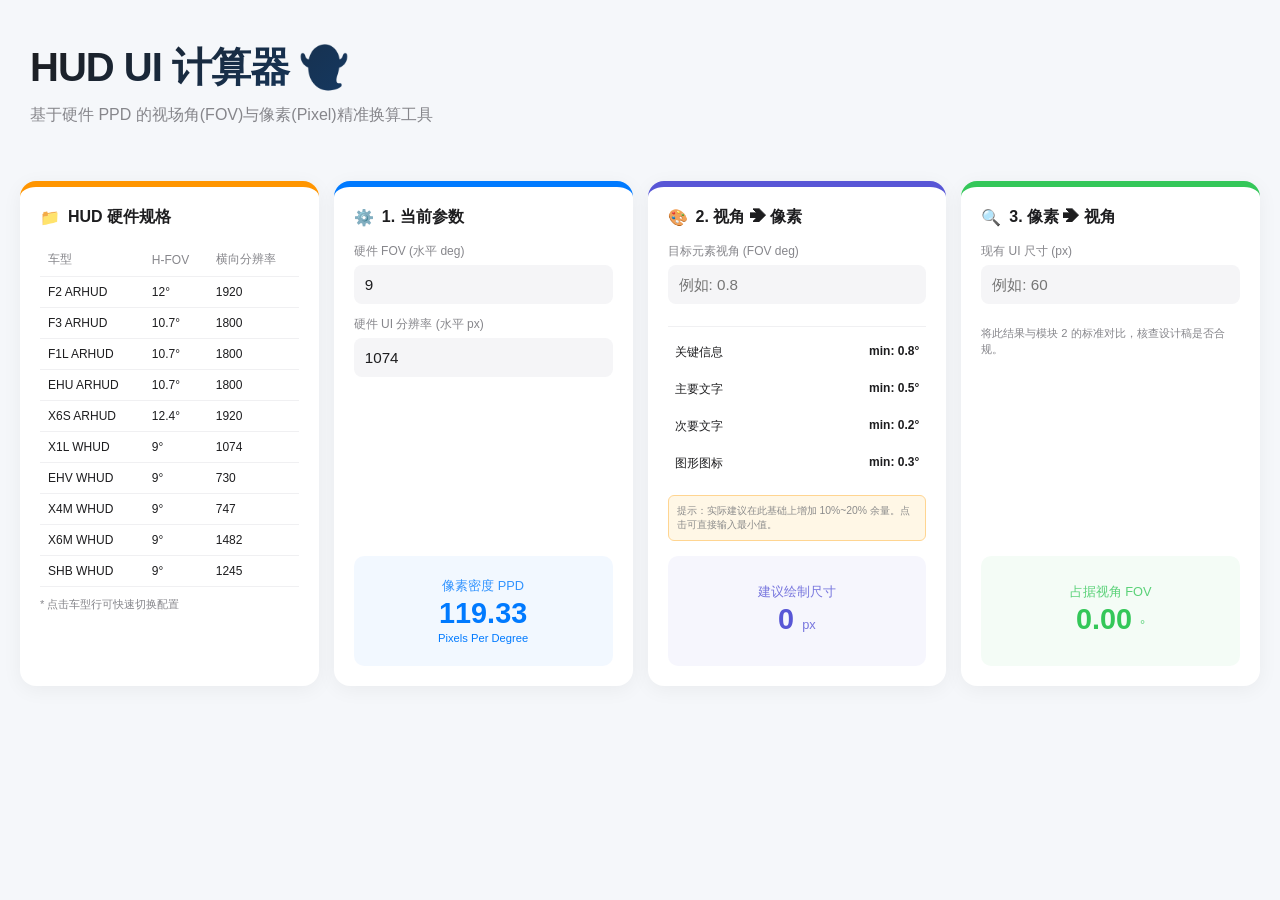
==== index.html @ 6923f9b9 "Update index.html" ====
<!DOCTYPE html>
<html lang="zh-CN">
<head>
    <meta charset="UTF-8">
    <meta name="viewport" content="width=device-width, initial-scale=1.0">
    <title>HUD UI 设计专家工具</title>
    <style>
        :root {
            --bg-color: #f5f7fa;
            --card-bg: #ffffff;
            --text-main: #1d1d1f;
            --text-dim: #86868b;
            --blue: #007AFF;
            --purple: #5856D6;
            --green: #34C759;
            --orange: #FF9500;
            --border-radius: 16px;
        }

        body { 
            font-family: -apple-system, "SF Pro Text", sans-serif; 
            background: var(--bg-color); color: var(--text-main);
            margin: 0; padding: 20px;
            display: flex; justify-content: center;
            -webkit-font-smoothing: antialiased;
        }

        .container { 
            width: 100%; max-width: 1400px; 
            display: grid; 
            grid-template-columns: repeat(4, 1fr); 
            gap: 15px; 
            align-items: stretch;
        }

        .card { 
            background: var(--card-bg); padding: 20px; 
            border-radius: var(--border-radius); 
            box-shadow: 0 4px 20px rgba(0,0,0,0.05);
            display: flex; 
            flex-direction: column;
            border-top: 6px solid #ccc;
        }

        .card-project { border-top-color: var(--orange); }
        .card-hw { border-top-color: var(--blue); }
        .card-forward { border-top-color: var(--purple); }
        .card-backward { border-top-color: var(--green); }

        h2 { margin: 0 0 15px 0; font-size: 1rem; font-weight: 600; display: flex; align-items: center; }
        .icon { margin-right: 8px; font-style: normal; }

        .content-area { flex-grow: 1; display: flex; flex-direction: column; }

        .group { margin-bottom: 12px; }
        label { display: block; font-size: 0.75rem; color: var(--text-dim); margin-bottom: 5px; font-weight: 500; }
        
        input { 
            width: 100%; padding: 10px; 
            background: #f5f5f7; border: 1px solid transparent; 
            border-radius: 8px; color: var(--text-main); font-size: 0.95rem; 
            box-sizing: border-box; transition: 0.2s;
        }
        input:focus { background: #fff; border-color: #ddd; outline: none; box-shadow: 0 0 0 3px rgba(0,0,0,0.05); }

        .result-panel { 
            margin-top: 15px; padding: 15px; border-radius: 10px; text-align: center;
            min-height: 80px; display: flex; flex-direction: column; justify-content: center;
        }
        .blue-bg { background: rgba(0, 122, 255, 0.05); color: var(--blue); }
        .purple-bg { background: rgba(88, 86, 214, 0.05); color: var(--purple); }
        .green-bg { background: rgba(52, 199, 89, 0.05); color: var(--green); }

        .val-large { font-size: 1.8rem; font-weight: 700; margin: 2px 0; font-variant-numeric: tabular-nums; }
        .unit { font-size: 0.8rem; font-weight: 400; opacity: 0.8; }

        .std-list { margin-top: 10px; font-size: 0.75rem; border-top: 1px solid #f0f0f2; padding-top: 10px; }
        .std-item { display: flex; justify-content: space-between; margin-bottom: 6px; cursor: pointer; padding: 6px; border-radius: 6px; border: 1px solid transparent; transition: 0.2s; }
        .std-item:hover { background: #f5f5f7; border-color: #eee; }
        
        /* 表格样式优化 */
        .project-table { width: 100%; border-collapse: collapse; font-size: 0.75rem; cursor: pointer; }
        .project-table tr:hover { background: #f0f7ff; }
        .project-table td, .project-table th { padding: 8px; border-bottom: 1px solid #f0f0f2; text-align: left; }
        .project-table th { color: var(--text-dim); font-weight: 500; }

        @media (max-width: 1200px) { .container { grid-template-columns: repeat(2, 1fr); } }
        @media (max-width: 600px) { .container { grid-template-columns: 1fr; } }

	.app-header {
    	grid-column: 1 / -1; /* 让标题横跨所有列 */
    	padding: 20px 10px 40px 10px;
   	text-align: left;
	}

	.app-header h1 {
    	margin: 0;
    	font-size: 2.5rem;
    	font-weight: 800;
   	letter-spacing: -1px;
    	background: linear-gradient(135deg, var(--text-main) 0%, var(--blue) 100%);
    	-webkit-background-clip: text;
    	-webkit-text-fill-color: transparent;
    	display: flex;
    	align-items: center;
	}

	.app-header p {
    	margin: 10px 0 0 0;
    	color: var(--text-dim);
    	font-size: 1rem;
    	font-weight: 400;
	}
    </style>
</head>
<body>

<div class="container">
	<header class="app-header">
        <h1>HUD UI 计算器 👻</h1>
        <p>基于硬件 PPD 的视场角(FOV)与像素(Pixel)精准换算工具</p>
    	</header>
    <div class="card card-project">
        <h2><i class="icon">📁</i> HUD 硬件规格</h2>
        <div class="content-area">
            <table class="project-table">
                <thead>
                    <tr><th>车型</th><th>H-FOV</th><th>横向分辨率</th></tr>
                </thead>
                <tbody id="projectList">
                    	<tr onclick="applyHw(12, 1920)"><td>F2 ARHUD</td><td>12°</td><td>1920</td></tr>
			<tr onclick="applyHw(10.7, 1800)"><td>F3 ARHUD</td><td>10.7°</td><td>1800</td></tr>
			<tr onclick="applyHw(10.7, 1800)"><td>F1L ARHUD</td><td>10.7°</td><td>1800</td></tr>
			<tr onclick="applyHw(10.7, 1800)"><td>EHU ARHUD</td><td>10.7°</td><td>1800</td></tr>
			<tr onclick="applyHw(12.4, 1920)"><td>X6S ARHUD</td><td>12.4°</td><td>1920</td></tr>
			<tr onclick="applyHw(9, 1074)"><td>X1L WHUD</td><td>9°</td><td>1074</td></tr>
			<tr onclick="applyHw(9, 730)"><td>EHV WHUD</td><td>9°</td><td>730</td></tr>
                    	<tr onclick="applyHw(9, 747)"><td>X4M WHUD</td><td>9°</td><td>747</td></tr>
                    	<tr onclick="applyHw(9, 1482)"><td>X6M WHUD</td><td>9°</td><td>1482</td></tr>
                    	<tr onclick="applyHw(9, 1245)"><td>SHB WHUD</td><td>9°</td><td>1245</td></tr>
                </tbody>
            </table>
            <p style="font-size: 0.7rem; color: var(--text-dim); margin-top: 10px;">* 点击车型行可快速切换配置</p>
        </div>
    </div>

    <div class="card card-hw">
        <h2><i class="icon">⚙️</i> 1. 当前参数</h2>
        <div class="content-area">
            <div class="group">
                <label>硬件 FOV (水平 deg)</label>
                <input type="number" id="hwFov" value="9" step="0.1" oninput="calculateAll()">
            </div>
            <div class="group">
                <label>硬件 UI 分辨率 (水平 px)</label>
                <input type="number" id="hwRes" value="1074" oninput="calculateAll()">
            </div>
        </div>
        <div class="result-panel blue-bg">
            <div style="font-size: 0.8rem; opacity: 0.8;">像素密度 PPD</div>
            <div id="ppdOut" class="val-large">119.33</div>
            <div style="font-size: 0.7rem;">Pixels Per Degree</div>
        </div>
    </div>

    <div class="card card-forward">
        <h2><i class="icon">🎨</i> 2. 视角 ➔ 像素</h2>
        <div class="content-area">
            <div class="group">
                <label>目标元素视角 (FOV deg)</label>
                <input type="number" id="targetFov" placeholder="例如: 0.8" step="0.01" oninput="calculateAll()">
            </div>
            <div class="std-list">
                <div class="std-item" onclick="applyFov(0.8)">关键信息 <b>min: 0.8°</b></div>
                <div class="std-item" onclick="applyFov(0.5)">主要文字 <b>min: 0.5°</b></div>
		<div class="std-item" onclick="applyFov(0.2)">次要文字 <b>min: 0.2°</b></div>	
                <div class="std-item" onclick="applyFov(0.3)">图形图标 <b>min: 0.3°</b></div>
            </div>
            <div style="margin-top: 10px; padding: 8px; background: #fff7e6; border-radius: 6px; border: 1px solid #ffd591; font-size: 0.65rem; color: #8c8c8c;">
                提示：实际建议在此基础上增加 10%~20% 余量。点击可直接输入最小值。
            </div>
        </div>
        <div class="result-panel purple-bg">
            <div style="font-size: 0.8rem; opacity: 0.8;">建议绘制尺寸</div>
            <div id="pxOut" class="val-large">0 <span class="unit">px</span></div>
        </div>
    </div>

    <div class="card card-backward">
        <h2><i class="icon">🔍</i> 3. 像素 ➔ 视角</h2>
        <div class="content-area">
            <div class="group">
                <label>现有 UI 尺寸 (px)</label>
                <input type="number" id="inputPx" placeholder="例如: 60" oninput="calculateAll()">
            </div>
            <div style="margin-top: 10px; font-size: 0.7rem; color: var(--text-dim); line-height: 1.4;">
                将此结果与模块 2 的标准对比，核查设计稿是否合规。
            </div>
        </div>
        <div class="result-panel green-bg">
            <div style="font-size: 0.8rem; opacity: 0.8;">占据视角 FOV</div>
            <div id="fovOut" class="val-large">0.00 <span class="unit">°</span></div>
        </div>
    </div>
</div>

<script>
    // 基于你上传的 Excel 数据填充表格 (你可以根据实际情况微调这些值)
    const projects = [
        { name: "F2 ARHUD", fov: 12, res: 1920 },
	{ name: "F3 ARHUD", fov: 10.7, res: 1800 },
	{ name: "F1L ARHUD", fov: 10.7, res: 1800 },
	{ name: "EHU ARHUD", fov: 10.7, res: 1800 },	
	{ name: "X6S ARHUD", fov: 12.4, res: 1920 },
        { name: "X1L WHUD", fov: 9, res: 1074 },
        { name: "EHV WHUD", fov: 9, res: 730 },
	{ name: "X4M WHUD", fov: 9, res: 747 },
	{ name: "X6M WHUD", fov: 9, res: 1482 },
	{ name: "SHB WHUD", fov: 9, res: 1245 },
    ];

    function renderProjects() {
        const html = projects.map(p => `
            <tr onclick="applyHw(${p.fov}, ${p.res})">
                <td>${p.name}</td>
                <td>${p.fov}°</td>
                <td>${p.res}</td>
            </tr>
        `).join('');
        document.getElementById('projectList').innerHTML = html;
    }

    function calculateAll() {
        const hwFov = parseFloat(document.getElementById('hwFov').value) || 0;
        const hwRes = parseFloat(document.getElementById('hwRes').value) || 0;
        const targetFov = parseFloat(document.getElementById('targetFov').value) || 0;
        const inputPx = parseFloat(document.getElementById('inputPx').value) || 0;

        if (hwFov > 0 && hwRes > 0) {
            const ppd = hwRes / hwFov;
            document.getElementById('ppdOut').innerText = ppd.toFixed(2);
            const pxRes = Math.round(targetFov * ppd);
            document.getElementById('pxOut').innerHTML = pxRes + ' <span class="unit">px</span>';
            const fovRes = inputPx / ppd;
            document.getElementById('fovOut').innerHTML = fovRes.toFixed(2) + ' <span class="unit">°</span>';
        }
    }

    function applyHw(fov, res) {
        document.getElementById('hwFov').value = fov;
        document.getElementById('hwRes').value = res;
        calculateAll();
    }

    function applyFov(val) {
        document.getElementById('targetFov').value = val;
        calculateAll();
    }

    // 初始化
    renderProjects();
    calculateAll();
</script>

</body>
</html>
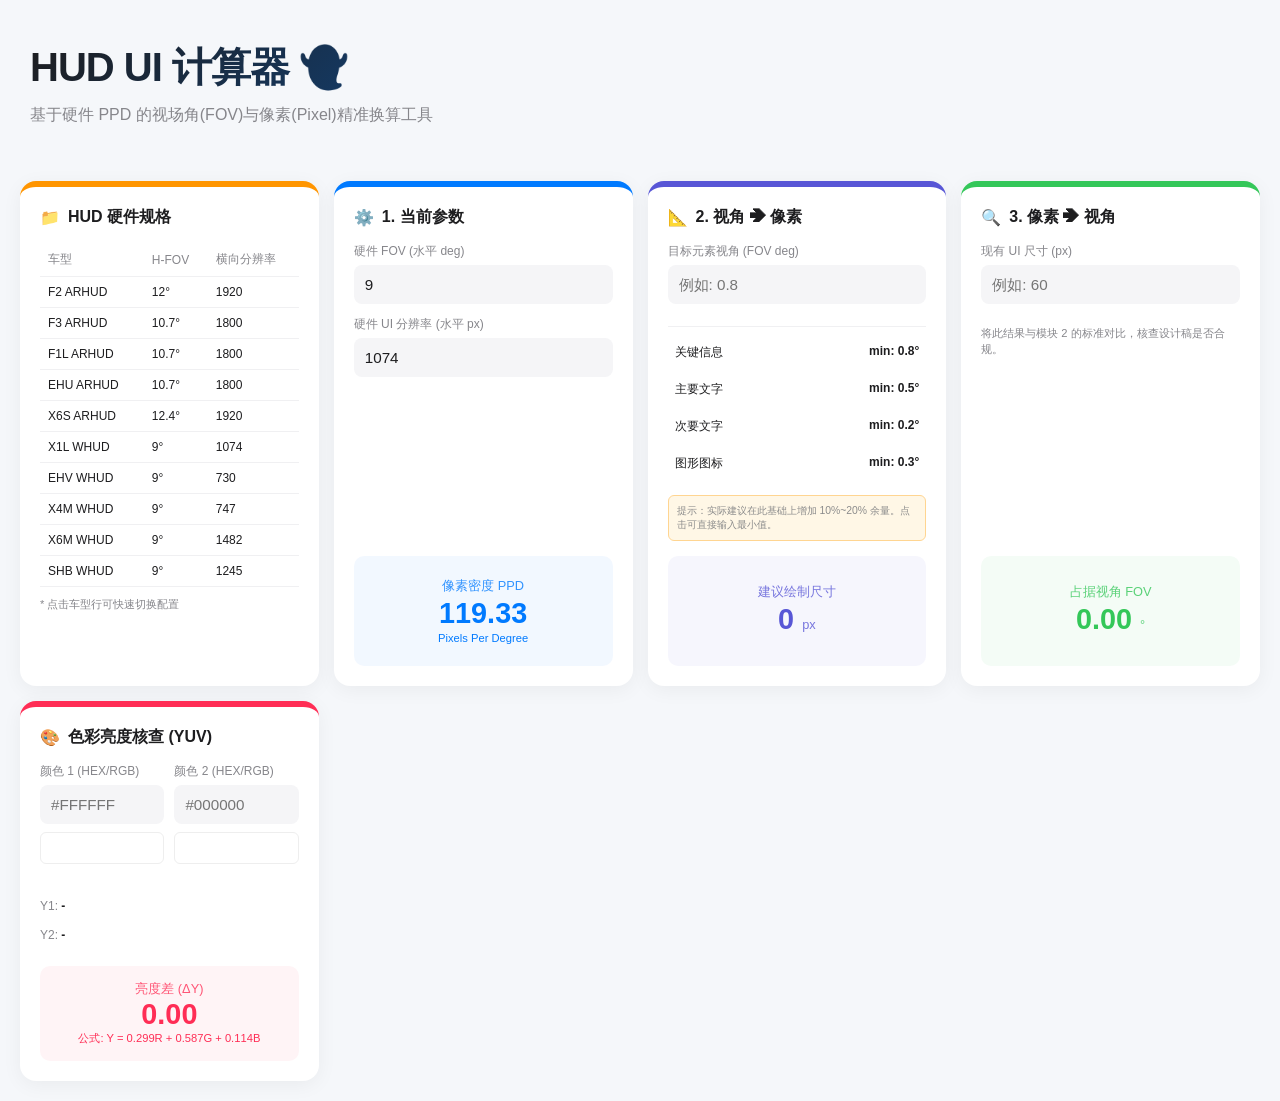
==== commit 83c60d04: "Update index.html" ====
--- a/index.html
+++ b/index.html
@@ -111,6 +111,14 @@
     	font-size: 1rem;
     	font-weight: 400;
 	}
+
+	/* 新增色彩换算模块的主色调 */
+	.card-color { border-top-color: #FF2D55; } /* 使用系统红色/粉色区分 */
+	.color-input-group { display: grid; grid-template-columns: 1fr 1fr; gap: 10px; margin-bottom: 10px; }
+	.color-preview { height: 30px; border-radius: 6px; margin-top: 8px; border: 1px solid #eee; }
+	.y-result-box { background: rgba(255, 45, 85, 0.05); color: #FF2D55; padding: 15px; border-radius: 10px; margin-top: 10px; text-align: center; }
+	.diff-val { font-size: 1.8rem; font-weight: 800; }
+
     </style>
 </head>
 <body>
@@ -164,7 +172,7 @@
     </div>
 
     <div class="card card-forward">
-        <h2><i class="icon">🎨</i> 2. 视角 ➔ 像素</h2>
+        <h2><i class="icon">📐</i> 2. 视角 ➔ 像素</h2>
         <div class="content-area">
             <div class="group">
                 <label>目标元素视角 (FOV deg)</label>
@@ -202,6 +210,34 @@
             <div id="fovOut" class="val-large">0.00 <span class="unit">°</span></div>
         </div>
     </div>
+
+    <div class="card card-color">
+    	<h2><i class="icon">🎨</i> 色彩亮度核查 (YUV)</h2>
+    	<div class="content-area">
+        	<div class="color-input-group">
+            		<div class="group">
+                		<label>颜色 1 (HEX/RGB)</label>
+                		<input type="text" id="color1" placeholder="#FFFFFF" oninput="calculateColor()">
+                		<div id="preview1" class="color-preview"></div>
+            		</div>
+            		<div class="group">
+                		<label>颜色 2 (HEX/RGB)</label>
+                		<input type="text" id="color2" placeholder="#000000" oninput="calculateColor()">
+                		<div id="preview2" class="color-preview"></div>
+            		</div>
+        	</div>
+        	<div style="font-size: 0.75rem; color: var(--text-dim); line-height: 1.4;">
+            		<p>Y1: <span id="y1-val" style="color:var(--text-main); font-weight:bold;">-</span></p>
+            		<p>Y2: <span id="y2-val" style="color:var(--text-main); font-weight:bold;">-</span></p>
+        	</div>
+    	</div>
+    	<div class="y-result-box">
+        	<div style="font-size: 0.8rem; opacity: 0.8;">亮度差 (ΔY)</div>
+        	<div id="y-diff" class="diff-val">0.00</div>
+        	<div style="font-size: 0.7rem;">公式: Y = 0.299R + 0.587G + 0.114B</div>
+   	</div>
+     </div>
+
 </div>
 
 <script>
@@ -260,6 +296,58 @@
     // 初始化
     renderProjects();
     calculateAll();
+
+    // 解析颜色输入为 RGB 数组
+    function parseColor(input) {
+    	let r, g, b;
+    	input = input.trim();
+    
+    	// 处理 HEX
+    	if (input.startsWith('#')) {
+        	const hex = input.replace('#', '');
+        	r = parseInt(hex.substring(0, 2), 16);
+        	g = parseInt(hex.substring(2, 4), 16);
+        	b = parseInt(hex.substring(4, 6), 16);
+    	} 
+    	// 处理 RGB(a)
+    	else if (input.toLowerCase().startsWith('rgb')) {
+        	const match = input.match(/\d+/g);
+        	if (match) {
+            		[r, g, b] = match.map(Number);
+        	}
+    	}
+    
+    	if (isNaN(r) || isNaN(g) || isNaN(b)) return null;
+    		return { r, g, b };
+     }
+
+     function calculateColor() {
+    	const c1Input = document.getElementById('color1').value;
+    	const c2Input = document.getElementById('color2').value;
+    
+    	const c1 = parseColor(c1Input);
+    	const c2 = parseColor(c2Input);
+    
+    	let y1 = 0, y2 = 0;
+
+    	if (c1) {
+        	y1 = 0.299 * c1.r + 0.587 * c1.g + 0.114 * c1.b;
+        	document.getElementById('y1-val').innerText = y1.toFixed(2);
+        	document.getElementById('preview1').style.backgroundColor = `rgb(${c1.r},${c1.g},${c1.b})`;
+    	}
+    
+    	if (c2) {
+        	y2 = 0.299 * c2.r + 0.587 * c2.g + 0.114 * c2.b;
+        	document.getElementById('y2-val').innerText = y2.toFixed(2);
+        	document.getElementById('preview2').style.backgroundColor = `rgb(${c2.r},${c2.g},${c2.b})`;
+    	}
+    
+    	if (c1 && c2) {
+        	const diff = Math.abs(y1 - y2);
+        	document.getElementById('y-diff').innerText = diff.toFixed(2);
+    	}
+     }
+
 </script>
 
 </body>
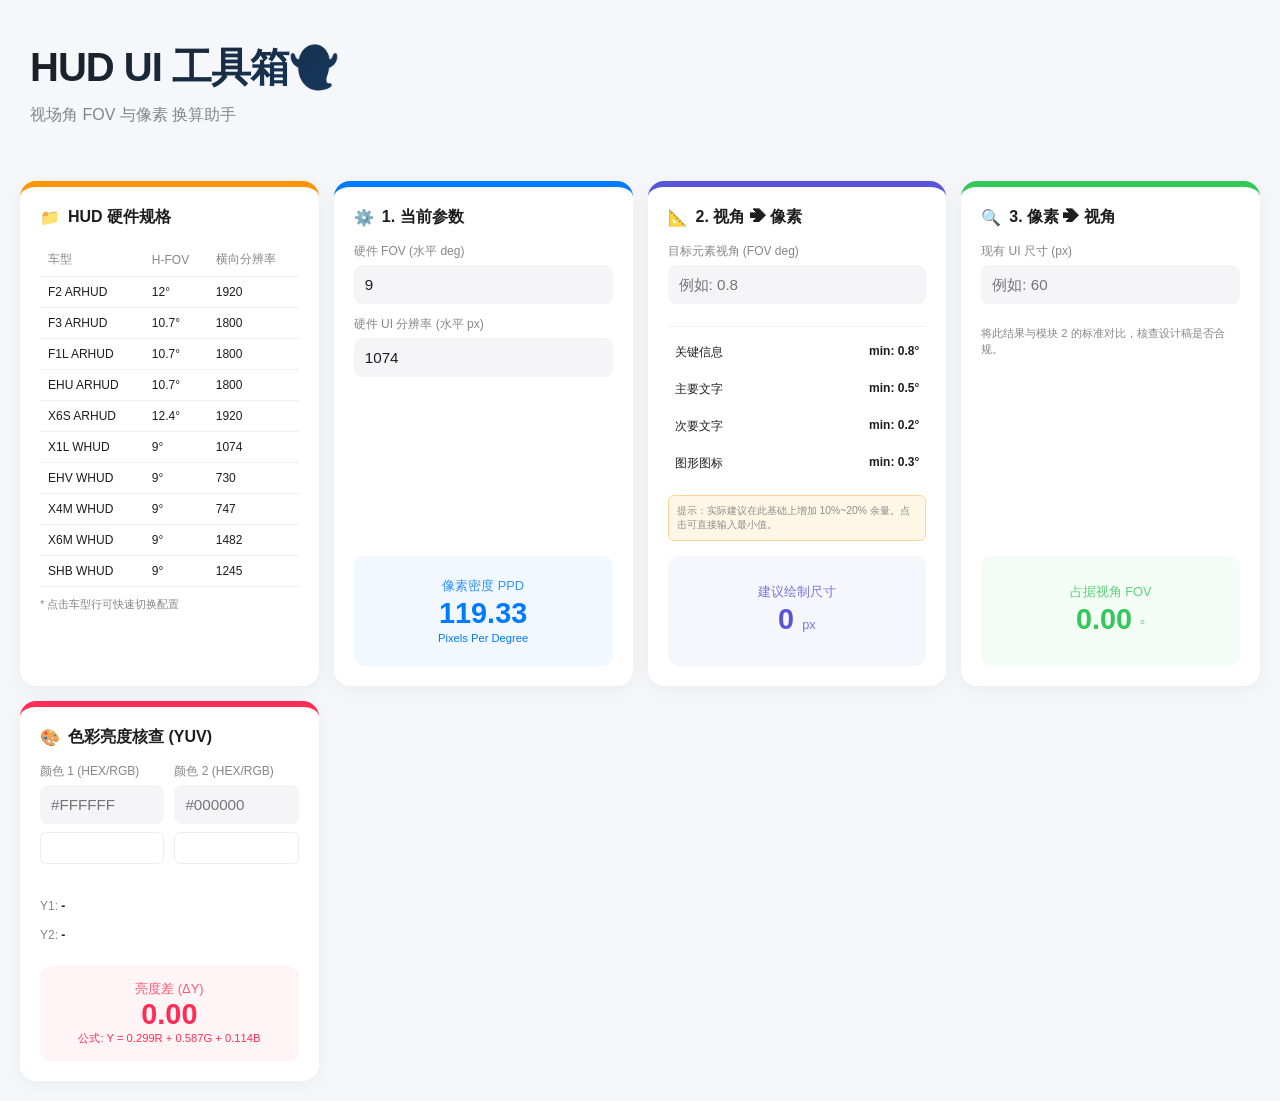
==== commit 4e951c02: "Update index.html 加点小彩蛋" ====
--- a/index.html
+++ b/index.html
@@ -119,15 +119,31 @@
 	.y-result-box { background: rgba(255, 45, 85, 0.05); color: #FF2D55; padding: 15px; border-radius: 10px; margin-top: 10px; text-align: center; }
 	.diff-val { font-size: 1.8rem; font-weight: 800; }
 
+	@keyframes ghost-float {
+	    0% {
+	        transform: translate(-50%, -50%) scale(0.3);
+	        opacity: 0;
+	    }
+	    20% {
+	        opacity: 1;
+	        transform: translate(-50%, -50%) scale(1.2);
+	    }
+	    100% {
+	        /* 使用我们定义的随机变量 --x 和 --y */
+	        transform: translate(calc(-50% + var(--x)), calc(-50% + var(--y))) scale(1.5);
+	        opacity: 0;
+	    }
+	}
+		
     </style>
 </head>
 <body>
 
 <div class="container">
 	<header class="app-header">
-        <h1>HUD UI 计算器 👻</h1>
-        <p>基于硬件 PPD 的视场角(FOV)与像素(Pixel)精准换算工具</p>
-    	</header>
+    	<h1>HUD UI 工具箱 <span id="ghost-trigger" style="cursor: pointer; user-select: none;">👻</span></h1>
+    	<p>视场角 FOV 与像素 换算助手</p>
+	</header>
     <div class="card card-project">
         <h2><i class="icon">📁</i> HUD 硬件规格</h2>
         <div class="content-area">
@@ -347,6 +363,37 @@
         	document.getElementById('y-diff').innerText = diff.toFixed(2);
     	}
      }
+	document.getElementById('ghost-trigger').addEventListener('click', function(e) {
+    // 获取 🎯 图标在屏幕上的位置
+    const rect = this.getBoundingClientRect();
+    const centerX = rect.left + rect.width / 2;
+    const centerY = rect.top + rect.height / 2;
+
+    const count = 6; // 每次喷射的数量
+    
+    for (let i = 0; i < count; i++) {
+        const ghost = document.createElement('div');
+        ghost.className = 'ghost-emoji';
+        ghost.innerText = '👻';
+        
+        // 设置初始位置为图标中心
+        ghost.style.left = centerX + 'px';
+        ghost.style.top = centerY + 'px';
+        
+        // 随机左右偏移和向上的高度
+        const randomX = (Math.random() - 0.5) * 150 + 'px';
+        const randomY = - (100 + Math.random() * 100) + 'px'; // 向上飘 100-200px
+        
+        ghost.style.setProperty('--x', randomX);
+        ghost.style.setProperty('--y', randomY);
+        
+        document.body.appendChild(ghost);
+        
+        setTimeout(() => {
+            ghost.remove();
+        }, 1500);
+	}
+});
 
 </script>
 
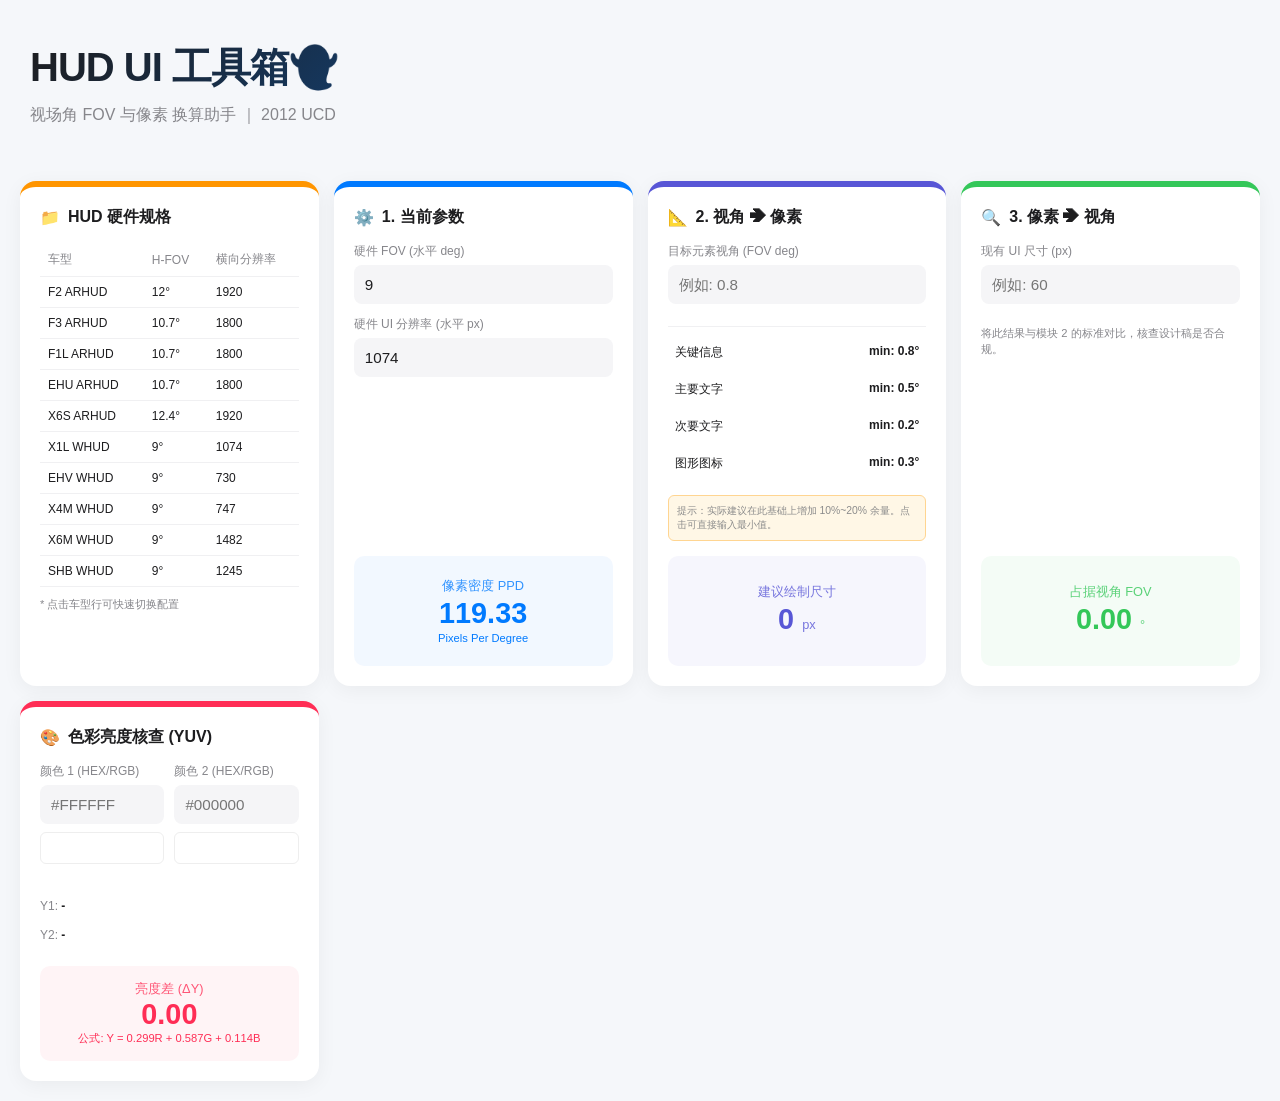
==== commit d9fff28b: "Update index.html 改名字" ====
--- a/index.html
+++ b/index.html
@@ -3,7 +3,7 @@
 <head>
     <meta charset="UTF-8">
     <meta name="viewport" content="width=device-width, initial-scale=1.0">
-    <title>HUD UI 设计专家工具</title>
+    <title>HUD UI Toolbox</title>
     <style>
         :root {
             --bg-color: #f5f7fa;
@@ -119,18 +119,31 @@
 	.y-result-box { background: rgba(255, 45, 85, 0.05); color: #FF2D55; padding: 15px; border-radius: 10px; margin-top: 10px; text-align: center; }
 	.diff-val { font-size: 1.8rem; font-weight: 800; }
 
-	@keyframes ghost-float {
+	.ghost-emoji {
+    position: fixed;
+    pointer-events: none;
+    font-size: 28px;
+    z-index: 9999;
+    user-select: none;
+    /* 初始状态：居中且缩小 */
+    transform: translate(-50%, -50%) scale(0);
+	}
+
+	@keyframes ghost-insta-up {
 	    0% {
-	        transform: translate(-50%, -50%) scale(0.3);
+	        transform: translate(-50%, -50%) scale(0);
 	        opacity: 0;
 	    }
-	    20% {
+	    15% {
+	        transform: translate(-50%, -80%) scale(1.4); /* 快速弹出并放大 */
 	        opacity: 1;
-	        transform: translate(-50%, -50%) scale(1.2);
+	    }
+	    30% {
+	        transform: translate(-50%, -100%) scale(1); /* 回缩到正常大小 */
 	    }
 	    100% {
-	        /* 使用我们定义的随机变量 --x 和 --y */
-	        transform: translate(calc(-50% + var(--x)), calc(-50% + var(--y))) scale(1.5);
+	        /* var(--x-out) 是随机左右偏移, var(--y-out) 是向上飘的高度 */
+	        transform: translate(calc(-50% + var(--x-out)), var(--y-out)) scale(1.2);
 	        opacity: 0;
 	    }
 	}
@@ -141,8 +154,8 @@
 
 <div class="container">
 	<header class="app-header">
-    	<h1>HUD UI 工具箱 <span id="ghost-trigger" style="cursor: pointer; user-select: none;">👻</span></h1>
-    	<p>视场角 FOV 与像素 换算助手</p>
+    	<h1>HUD UI 工具箱 <span id="ghost-trigger" style="cursor: pointer; user-select: none;"> 👻 </span></h1>
+    	<p>视场角 FOV 与像素 换算助手 ｜ 2012 UCD</p>
 	</header>
     <div class="card card-project">
         <h2><i class="icon">📁</i> HUD 硬件规格</h2>
@@ -363,36 +376,37 @@
         	document.getElementById('y-diff').innerText = diff.toFixed(2);
     	}
      }
-	document.getElementById('ghost-trigger').addEventListener('click', function(e) {
-    // 获取 🎯 图标在屏幕上的位置
-    const rect = this.getBoundingClientRect();
-    const centerX = rect.left + rect.width / 2;
-    const centerY = rect.top + rect.height / 2;
-
-    const count = 6; // 每次喷射的数量
+	document.addEventListener('click', function(e) {
+    // 如果你只想在点击标题 🎯 时触发，可以加这个判断：
+    if (e.target.id !== 'ghost-trigger') return;
+
+    const count = 3; // 每次点击飞出 3 个，更有层次感
     
     for (let i = 0; i < count; i++) {
         const ghost = document.createElement('div');
         ghost.className = 'ghost-emoji';
         ghost.innerText = '👻';
         
-        // 设置初始位置为图标中心
-        ghost.style.left = centerX + 'px';
-        ghost.style.top = centerY + 'px';
-        
-        // 随机左右偏移和向上的高度
-        const randomX = (Math.random() - 0.5) * 150 + 'px';
-        const randomY = - (100 + Math.random() * 100) + 'px'; // 向上飘 100-200px
-        
-        ghost.style.setProperty('--x', randomX);
-        ghost.style.setProperty('--y', randomY);
+        // 1. 设置点击的具体坐标
+        ghost.style.left = e.clientX + 'px';
+        ghost.style.top = e.clientY + 'px';
+        
+        // 2. 随机化路径参数
+        const randomX = (Math.random() - 0.5) * 100 + 'px'; // 左右偏移 -50px 到 50px
+        const randomY = (e.clientY - 150 - Math.random() * 100) + 'px'; // 向上飘 150-250px
+        const randomDelay = Math.random() * 0.1 + 's';
+        
+        ghost.style.setProperty('--x-out', randomX);
+        ghost.style.setProperty('--y-out', randomY);
+        
+        // 3. 应用动画
+        ghost.style.animation = `ghost-insta-up 0.8s ease-out ${randomDelay} forwards`;
         
         document.body.appendChild(ghost);
         
-        setTimeout(() => {
-            ghost.remove();
-        }, 1500);
-	}
+        // 4. 清理元素
+        setTimeout(() => ghost.remove(), 1000);
+    }
 });
 
 </script>
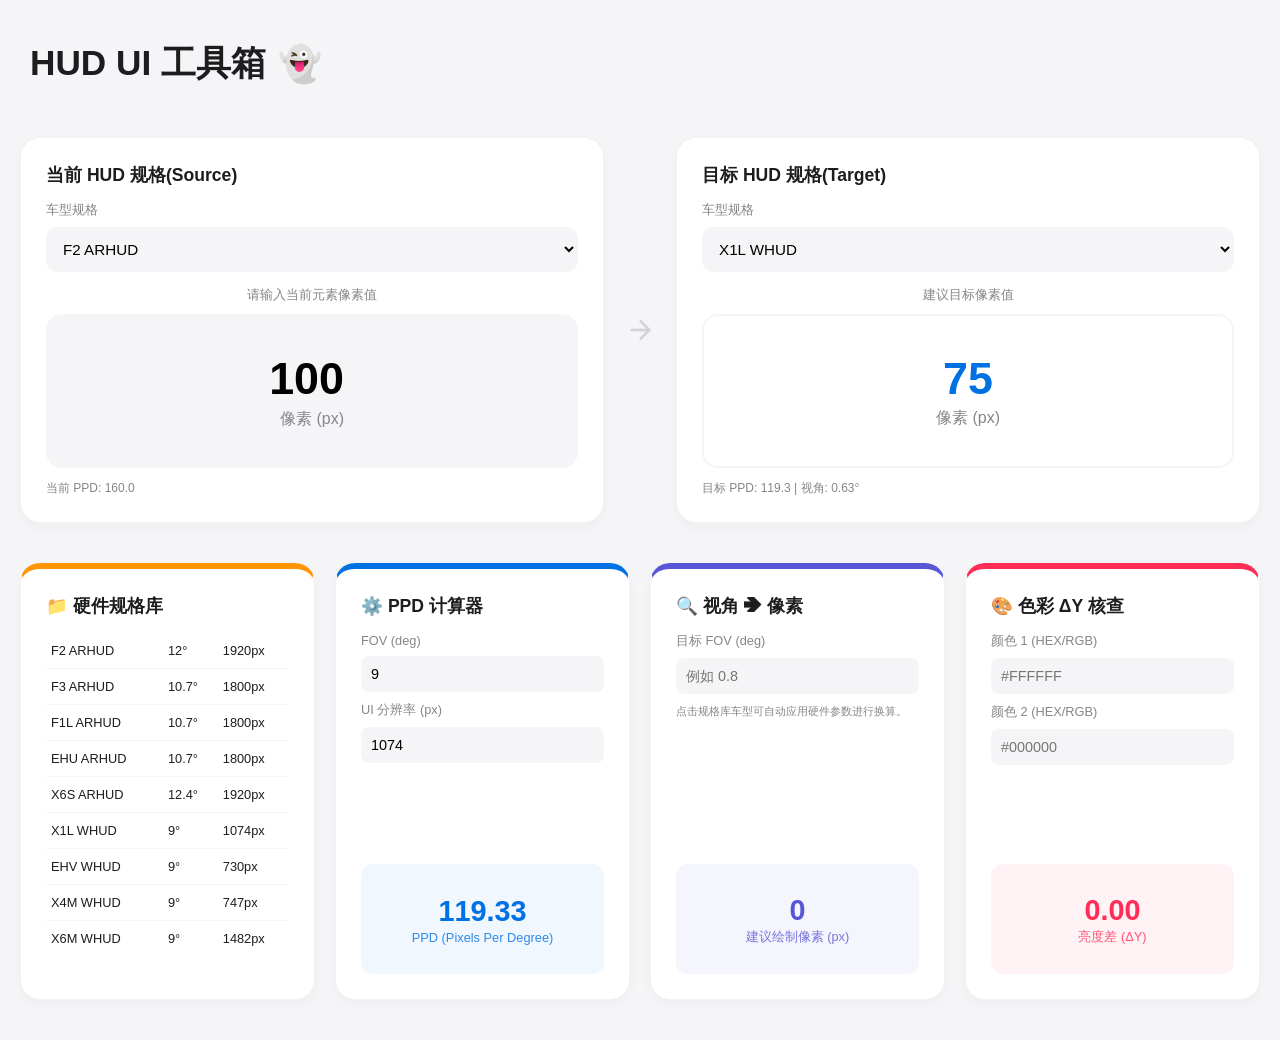
==== commit b0810eb6: "Update index.html" ====
--- a/index.html
+++ b/index.html
@@ -3,412 +3,316 @@
 <head>
     <meta charset="UTF-8">
     <meta name="viewport" content="width=device-width, initial-scale=1.0">
-    <title>HUD UI Toolbox</title>
+    <title>HUD UI 工具箱</title>
     <style>
         :root {
-            --bg-color: #f5f7fa;
+            --bg-color: #f5f5f7;
             --card-bg: #ffffff;
             --text-main: #1d1d1f;
             --text-dim: #86868b;
-            --blue: #007AFF;
+            --blue: #0071e3;
             --purple: #5856D6;
             --green: #34C759;
             --orange: #FF9500;
-            --border-radius: 16px;
+            --red: #FF2D55;
+            --border-radius: 20px;
         }
 
         body { 
-            font-family: -apple-system, "SF Pro Text", sans-serif; 
+            font-family: -apple-system, "SF Pro Text", "SF Pro Display", sans-serif; 
             background: var(--bg-color); color: var(--text-main);
-            margin: 0; padding: 20px;
+            margin: 0; padding: 40px 20px;
             display: flex; justify-content: center;
             -webkit-font-smoothing: antialiased;
+            overflow-x: hidden;
         }
 
         .container { 
-            width: 100%; max-width: 1400px; 
+            width: 100%; max-width: 1300px; 
             display: grid; 
             grid-template-columns: repeat(4, 1fr); 
-            gap: 15px; 
+            gap: 20px; 
+        }
+
+        .full-row {
+            grid-column: 1 / -1;
+            display: flex;
             align-items: stretch;
-        }
-
+            gap: 20px;
+            margin-bottom: 20px;
+        }
+
+        /* 基础卡片样式 */
         .card { 
-            background: var(--card-bg); padding: 20px; 
+            background: var(--card-bg); padding: 25px; 
             border-radius: var(--border-radius); 
-            box-shadow: 0 4px 20px rgba(0,0,0,0.05);
+            border: 1px solid rgba(0,0,0,0.05);
+            box-shadow: 0 4px 12px rgba(0,0,0,0.03);
             display: flex; 
             flex-direction: column;
-            border-top: 6px solid #ccc;
-        }
-
-        .card-project { border-top-color: var(--orange); }
-        .card-hw { border-top-color: var(--blue); }
-        .card-forward { border-top-color: var(--purple); }
-        .card-backward { border-top-color: var(--green); }
-
-        h2 { margin: 0 0 15px 0; font-size: 1rem; font-weight: 600; display: flex; align-items: center; }
-        .icon { margin-right: 8px; font-style: normal; }
-
-        .content-area { flex-grow: 1; display: flex; flex-direction: column; }
-
-        .group { margin-bottom: 12px; }
-        label { display: block; font-size: 0.75rem; color: var(--text-dim); margin-bottom: 5px; font-weight: 500; }
+            position: relative;
+            transition: box-shadow 0.3s ease;
+        }
+        .card:hover { box-shadow: 0 8px 24px rgba(0,0,0,0.08); }
+
+        /* 顶部卡片：纯白 Apple 风格 */
+        .convert-card { flex: 1; border-top: 1px solid rgba(0,0,0,0.05); }
+
+        /* 下方卡片：彩色装饰条 & 高度对齐 */
+        .card-bottom { 
+            min-height: 380px; /* 统一底部卡片高度 */
+            justify-content: flex-start;
+        }
+        .card-project { border-top: 6px solid var(--orange); }
+        .card-hw { border-top: 6px solid var(--blue); }
+        .card-forward { border-top: 6px solid var(--purple); }
+        .card-color { border-top: 6px solid var(--red); }
+
+        .app-header { grid-column: 1 / -1; padding: 0 10px 30px 10px; }
+        .app-header h1 { margin: 0; font-size: 2.2rem; font-weight: 700; display: flex; align-items: center; }
+
+        /* 👻 交互样式 */
+        #ghost-emoji { cursor: pointer; display: inline-block; transition: transform 0.2s cubic-bezier(0.175, 0.885, 0.32, 1.275); margin-left: 12px; }
+        .floating-ghost { position: fixed; pointer-events: none; z-index: 9999; font-size: 2rem; animation: ghostUp 1.8s ease-out forwards; }
+        @keyframes ghostUp {
+            0% { transform: translate(0, 0) scale(0.5) rotate(0deg); opacity: 1; }
+            100% { transform: translate(var(--x-random), -200px) scale(1.5) rotate(var(--r-random)); opacity: 0; }
+        }
+
+        h2 { margin: 0 0 15px 0; font-size: 1.1rem; font-weight: 600; }
+        label { display: block; font-size: 0.8rem; color: var(--text-dim); margin-bottom: 8px; font-weight: 500; }
         
-        input { 
-            width: 100%; padding: 10px; 
-            background: #f5f5f7; border: 1px solid transparent; 
-            border-radius: 8px; color: var(--text-main); font-size: 0.95rem; 
-            box-sizing: border-box; transition: 0.2s;
-        }
-        input:focus { background: #fff; border-color: #ddd; outline: none; box-shadow: 0 0 0 3px rgba(0,0,0,0.05); }
-
-        .result-panel { 
-            margin-top: 15px; padding: 15px; border-radius: 10px; text-align: center;
+        select { width: 100%; padding: 12px; background: #f5f5f7; border: 1px solid transparent; border-radius: 12px; font-size: 0.95rem; cursor: pointer; }
+
+        /* 顶部显性输入面板 */
+        .display-panel {
+            background: #f5f5f7; padding: 20px; border-radius: 16px; text-align: center;
+            display: flex; flex-direction: column; justify-content: center; min-height: 110px;
+            border: 2px solid transparent; transition: all 0.2s ease;
+        }
+        .display-panel:focus-within { background: #fff; border-color: var(--blue); box-shadow: 0 0 0 4px rgba(0, 113, 227, 0.1); }
+        .panel-input { background: transparent; border: none; width: 100%; text-align: center; font-size: 2.8rem; font-weight: 700; outline: none; }
+
+        /* 底部卡片输出区域背板 */
+        .result-panel-styled {
+            margin-top: auto; /* 关键：推到底部对齐 */
+            padding: 15px; border-radius: 12px; text-align: center;
             min-height: 80px; display: flex; flex-direction: column; justify-content: center;
         }
-        .blue-bg { background: rgba(0, 122, 255, 0.05); color: var(--blue); }
-        .purple-bg { background: rgba(88, 86, 214, 0.05); color: var(--purple); }
-        .green-bg { background: rgba(52, 199, 89, 0.05); color: var(--green); }
-
-        .val-large { font-size: 1.8rem; font-weight: 700; margin: 2px 0; font-variant-numeric: tabular-nums; }
-        .unit { font-size: 0.8rem; font-weight: 400; opacity: 0.8; }
-
-        .std-list { margin-top: 10px; font-size: 0.75rem; border-top: 1px solid #f0f0f2; padding-top: 10px; }
-        .std-item { display: flex; justify-content: space-between; margin-bottom: 6px; cursor: pointer; padding: 6px; border-radius: 6px; border: 1px solid transparent; transition: 0.2s; }
-        .std-item:hover { background: #f5f5f7; border-color: #eee; }
+        .blue-bg { background: rgba(0, 113, 227, 0.06); color: var(--blue); }
+        .purple-bg { background: rgba(88, 86, 214, 0.06); color: var(--purple); }
+        .red-bg { background: rgba(255, 45, 85, 0.06); color: var(--red); }
         
-        /* 表格样式优化 */
-        .project-table { width: 100%; border-collapse: collapse; font-size: 0.75rem; cursor: pointer; }
-        .project-table tr:hover { background: #f0f7ff; }
-        .project-table td, .project-table th { padding: 8px; border-bottom: 1px solid #f0f0f2; text-align: left; }
-        .project-table th { color: var(--text-dim); font-weight: 500; }
-
-        @media (max-width: 1200px) { .container { grid-template-columns: repeat(2, 1fr); } }
-        @media (max-width: 600px) { .container { grid-template-columns: 1fr; } }
-
-	.app-header {
-    	grid-column: 1 / -1; /* 让标题横跨所有列 */
-    	padding: 20px 10px 40px 10px;
-   	text-align: left;
-	}
-
-	.app-header h1 {
-    	margin: 0;
-    	font-size: 2.5rem;
-    	font-weight: 800;
-   	letter-spacing: -1px;
-    	background: linear-gradient(135deg, var(--text-main) 0%, var(--blue) 100%);
-    	-webkit-background-clip: text;
-    	-webkit-text-fill-color: transparent;
-    	display: flex;
-    	align-items: center;
-	}
-
-	.app-header p {
-    	margin: 10px 0 0 0;
-    	color: var(--text-dim);
-    	font-size: 1rem;
-    	font-weight: 400;
-	}
-
-	/* 新增色彩换算模块的主色调 */
-	.card-color { border-top-color: #FF2D55; } /* 使用系统红色/粉色区分 */
-	.color-input-group { display: grid; grid-template-columns: 1fr 1fr; gap: 10px; margin-bottom: 10px; }
-	.color-preview { height: 30px; border-radius: 6px; margin-top: 8px; border: 1px solid #eee; }
-	.y-result-box { background: rgba(255, 45, 85, 0.05); color: #FF2D55; padding: 15px; border-radius: 10px; margin-top: 10px; text-align: center; }
-	.diff-val { font-size: 1.8rem; font-weight: 800; }
-
-	.ghost-emoji {
-    position: fixed;
-    pointer-events: none;
-    font-size: 28px;
-    z-index: 9999;
-    user-select: none;
-    /* 初始状态：居中且缩小 */
-    transform: translate(-50%, -50%) scale(0);
-	}
-
-	@keyframes ghost-insta-up {
-	    0% {
-	        transform: translate(-50%, -50%) scale(0);
-	        opacity: 0;
-	    }
-	    15% {
-	        transform: translate(-50%, -80%) scale(1.4); /* 快速弹出并放大 */
-	        opacity: 1;
-	    }
-	    30% {
-	        transform: translate(-50%, -100%) scale(1); /* 回缩到正常大小 */
-	    }
-	    100% {
-	        /* var(--x-out) 是随机左右偏移, var(--y-out) 是向上飘的高度 */
-	        transform: translate(calc(-50% + var(--x-out)), var(--y-out)) scale(1.2);
-	        opacity: 0;
-	    }
-	}
-		
+        .val-styled { font-size: 1.8rem; font-weight: 700; margin: 2px 0; }
+        .unit-small { font-size: 0.8rem; opacity: 0.8; font-weight: 400; }
+
+        .arrow-separator { display: flex; align-items: center; justify-content: center; color: #d2d2d7; }
+
+        /* 硬件规格库列表优化 */
+        .project-table { width: 100%; border-collapse: collapse; font-size: 0.8rem; }
+        .project-table tr { cursor: pointer; border-bottom: 1px solid #f5f5f7; }
+        .project-table td { padding: 10px 5px; }
+        .table-container { overflow-y: auto; max-height: 320px; } /* 露出更多行数 */
+
+        .small-input { width: 100%; border: none; background: #f5f5f7; padding: 10px; border-radius: 8px; font-size: 0.9rem; box-sizing: border-box; }
+
+        @media (max-width: 1000px) {
+            .full-row { flex-direction: column; }
+            .container { grid-template-columns: repeat(2, 1fr); }
+            .card-bottom { min-height: auto; }
+        }
     </style>
 </head>
 <body>
 
 <div class="container">
-	<header class="app-header">
-    	<h1>HUD UI 工具箱 <span id="ghost-trigger" style="cursor: pointer; user-select: none;"> 👻 </span></h1>
-    	<p>视场角 FOV 与像素 换算助手 ｜ 2012 UCD</p>
-	</header>
-    <div class="card card-project">
-        <h2><i class="icon">📁</i> HUD 硬件规格</h2>
-        <div class="content-area">
+    <header class="app-header">
+        <h1>HUD UI 工具箱 <span id="ghost-emoji">👻</span></h1>
+    </header>
+
+    <div class="full-row">
+        <div class="card convert-card">
+            <h2>当前 HUD 规格(Source)</h2>
+            <div style="margin-bottom:15px">
+                <label>车型规格</label>
+                <select id="srcProject" onchange="calcConvert()"></select>
+            </div>
+            <label style="text-align: center; width: 100%; margin-bottom: 10px;">请输入当前元素像素值</label>
+            <div class="display-panel">
+                <input type="number" id="convertInputPx" class="panel-input" value="100" oninput="calcConvert()">
+                <div style="font-size: 1rem; color: var(--text-dim); margin-top: 4px;">像素 (px)</div>
+            </div>
+            <div style="font-size: 0.75rem; color: var(--text-dim); margin-top: 12px;">当前 PPD: <span id="srcPpdVal">0</span></div>
+        </div>
+
+        <div class="arrow-separator">
+            <svg width="32" height="32" viewBox="0 0 24 24" fill="none" stroke="currentColor" stroke-width="2"><line x1="5" y1="12" x2="19" y2="12"></line><polyline points="12 5 19 12 12 19"></polyline></svg>
+        </div>
+
+        <div class="card convert-card">
+            <h2>目标 HUD 规格(Target)</h2>
+            <div style="margin-bottom:15px">
+                <label>车型规格</label>
+                <select id="dstProject" onchange="calcConvert()"></select>
+            </div>
+            <label style="text-align: center; width: 100%; margin-bottom: 10px;">建议目标像素值</label>
+            <div class="display-panel" style="background-color: #fff; border: 2px solid #f5f5f7;">
+                <div id="convertResult" style="font-size: 2.8rem; font-weight: 700; color: var(--blue);">0</div>
+                <div style="font-size: 1rem; color: var(--text-dim); margin-top: 4px;">像素 (px)</div>
+            </div>
+            <div style="font-size: 0.75rem; color: var(--text-dim); margin-top: 12px;">目标 PPD: <span id="dstPpdVal">0</span> | 视角: <span id="convertFov">0</span>°</div>
+        </div>
+    </div>
+
+    <div class="card card-bottom card-project">
+        <h2>📁 硬件规格库</h2>
+        <div class="table-container">
             <table class="project-table">
-                <thead>
-                    <tr><th>车型</th><th>H-FOV</th><th>横向分辨率</th></tr>
-                </thead>
-                <tbody id="projectList">
-                    	<tr onclick="applyHw(12, 1920)"><td>F2 ARHUD</td><td>12°</td><td>1920</td></tr>
-			<tr onclick="applyHw(10.7, 1800)"><td>F3 ARHUD</td><td>10.7°</td><td>1800</td></tr>
-			<tr onclick="applyHw(10.7, 1800)"><td>F1L ARHUD</td><td>10.7°</td><td>1800</td></tr>
-			<tr onclick="applyHw(10.7, 1800)"><td>EHU ARHUD</td><td>10.7°</td><td>1800</td></tr>
-			<tr onclick="applyHw(12.4, 1920)"><td>X6S ARHUD</td><td>12.4°</td><td>1920</td></tr>
-			<tr onclick="applyHw(9, 1074)"><td>X1L WHUD</td><td>9°</td><td>1074</td></tr>
-			<tr onclick="applyHw(9, 730)"><td>EHV WHUD</td><td>9°</td><td>730</td></tr>
-                    	<tr onclick="applyHw(9, 747)"><td>X4M WHUD</td><td>9°</td><td>747</td></tr>
-                    	<tr onclick="applyHw(9, 1482)"><td>X6M WHUD</td><td>9°</td><td>1482</td></tr>
-                    	<tr onclick="applyHw(9, 1245)"><td>SHB WHUD</td><td>9°</td><td>1245</td></tr>
-                </tbody>
+                <tbody id="projectList"></tbody>
             </table>
-            <p style="font-size: 0.7rem; color: var(--text-dim); margin-top: 10px;">* 点击车型行可快速切换配置</p>
-        </div>
-    </div>
-
-    <div class="card card-hw">
-        <h2><i class="icon">⚙️</i> 1. 当前参数</h2>
-        <div class="content-area">
-            <div class="group">
-                <label>硬件 FOV (水平 deg)</label>
-                <input type="number" id="hwFov" value="9" step="0.1" oninput="calculateAll()">
-            </div>
-            <div class="group">
-                <label>硬件 UI 分辨率 (水平 px)</label>
-                <input type="number" id="hwRes" value="1074" oninput="calculateAll()">
-            </div>
-        </div>
-        <div class="result-panel blue-bg">
-            <div style="font-size: 0.8rem; opacity: 0.8;">像素密度 PPD</div>
-            <div id="ppdOut" class="val-large">119.33</div>
-            <div style="font-size: 0.7rem;">Pixels Per Degree</div>
-        </div>
-    </div>
-
-    <div class="card card-forward">
-        <h2><i class="icon">📐</i> 2. 视角 ➔ 像素</h2>
-        <div class="content-area">
-            <div class="group">
-                <label>目标元素视角 (FOV deg)</label>
-                <input type="number" id="targetFov" placeholder="例如: 0.8" step="0.01" oninput="calculateAll()">
-            </div>
-            <div class="std-list">
-                <div class="std-item" onclick="applyFov(0.8)">关键信息 <b>min: 0.8°</b></div>
-                <div class="std-item" onclick="applyFov(0.5)">主要文字 <b>min: 0.5°</b></div>
-		<div class="std-item" onclick="applyFov(0.2)">次要文字 <b>min: 0.2°</b></div>	
-                <div class="std-item" onclick="applyFov(0.3)">图形图标 <b>min: 0.3°</b></div>
-            </div>
-            <div style="margin-top: 10px; padding: 8px; background: #fff7e6; border-radius: 6px; border: 1px solid #ffd591; font-size: 0.65rem; color: #8c8c8c;">
-                提示：实际建议在此基础上增加 10%~20% 余量。点击可直接输入最小值。
-            </div>
-        </div>
-        <div class="result-panel purple-bg">
-            <div style="font-size: 0.8rem; opacity: 0.8;">建议绘制尺寸</div>
-            <div id="pxOut" class="val-large">0 <span class="unit">px</span></div>
-        </div>
-    </div>
-
-    <div class="card card-backward">
-        <h2><i class="icon">🔍</i> 3. 像素 ➔ 视角</h2>
-        <div class="content-area">
-            <div class="group">
-                <label>现有 UI 尺寸 (px)</label>
-                <input type="number" id="inputPx" placeholder="例如: 60" oninput="calculateAll()">
-            </div>
-            <div style="margin-top: 10px; font-size: 0.7rem; color: var(--text-dim); line-height: 1.4;">
-                将此结果与模块 2 的标准对比，核查设计稿是否合规。
-            </div>
-        </div>
-        <div class="result-panel green-bg">
-            <div style="font-size: 0.8rem; opacity: 0.8;">占据视角 FOV</div>
-            <div id="fovOut" class="val-large">0.00 <span class="unit">°</span></div>
-        </div>
-    </div>
-
-    <div class="card card-color">
-    	<h2><i class="icon">🎨</i> 色彩亮度核查 (YUV)</h2>
-    	<div class="content-area">
-        	<div class="color-input-group">
-            		<div class="group">
-                		<label>颜色 1 (HEX/RGB)</label>
-                		<input type="text" id="color1" placeholder="#FFFFFF" oninput="calculateColor()">
-                		<div id="preview1" class="color-preview"></div>
-            		</div>
-            		<div class="group">
-                		<label>颜色 2 (HEX/RGB)</label>
-                		<input type="text" id="color2" placeholder="#000000" oninput="calculateColor()">
-                		<div id="preview2" class="color-preview"></div>
-            		</div>
-        	</div>
-        	<div style="font-size: 0.75rem; color: var(--text-dim); line-height: 1.4;">
-            		<p>Y1: <span id="y1-val" style="color:var(--text-main); font-weight:bold;">-</span></p>
-            		<p>Y2: <span id="y2-val" style="color:var(--text-main); font-weight:bold;">-</span></p>
-        	</div>
-    	</div>
-    	<div class="y-result-box">
-        	<div style="font-size: 0.8rem; opacity: 0.8;">亮度差 (ΔY)</div>
-        	<div id="y-diff" class="diff-val">0.00</div>
-        	<div style="font-size: 0.7rem;">公式: Y = 0.299R + 0.587G + 0.114B</div>
-   	</div>
-     </div>
-
+        </div>
+    </div>
+
+    <div class="card card-bottom card-hw">
+        <h2>⚙️ PPD 计算器</h2>
+        <div class="content-wrapper">
+            <label>FOV (deg)</label>
+            <input type="number" id="hwFov" value="9" class="small-input" oninput="calculateAll()">
+            <label style="margin-top:10px">UI 分辨率 (px)</label>
+            <input type="number" id="hwRes" value="1074" class="small-input" oninput="calculateAll()">
+        </div>
+        <div class="result-panel-styled blue-bg">
+            <div id="ppdOut" class="val-styled">119.33</div>
+            <div class="unit-small">PPD (Pixels Per Degree)</div>
+        </div>
+    </div>
+
+    <div class="card card-bottom card-forward">
+        <h2>🔍 视角 ➔ 像素</h2>
+        <div class="content-wrapper">
+            <label>目标 FOV (deg)</label>
+            <input type="number" id="targetFov" placeholder="例如 0.8" class="small-input" oninput="calculateAll()">
+            <p style="font-size: 0.7rem; color: var(--text-dim); margin-top:10px; line-height:1.4">点击规格库车型可自动应用硬件参数进行换算。</p>
+        </div>
+        <div class="result-panel-styled purple-bg">
+            <div id="pxOut" class="val-styled">0</div>
+            <div class="unit-small">建议绘制像素 (px)</div>
+        </div>
+    </div>
+
+    <div class="card card-bottom card-color">
+        <h2>🎨 色彩 ΔY 核查</h2>
+        <div class="content-wrapper">
+            <label>颜色 1 (HEX/RGB)</label>
+            <input type="text" id="color1" placeholder="#FFFFFF" class="small-input" oninput="calculateColor()">
+            <label style="margin-top:10px">颜色 2 (HEX/RGB)</label>
+            <input type="text" id="color2" placeholder="#000000" class="small-input" oninput="calculateColor()">
+        </div>
+        <div class="result-panel-styled red-bg">
+            <div id="y-diff" class="val-styled">0.00</div>
+            <div class="unit-small">亮度差 (ΔY)</div>
+        </div>
+    </div>
 </div>
 
 <script>
-    // 基于你上传的 Excel 数据填充表格 (你可以根据实际情况微调这些值)
     const projects = [
         { name: "F2 ARHUD", fov: 12, res: 1920 },
-	{ name: "F3 ARHUD", fov: 10.7, res: 1800 },
-	{ name: "F1L ARHUD", fov: 10.7, res: 1800 },
-	{ name: "EHU ARHUD", fov: 10.7, res: 1800 },	
-	{ name: "X6S ARHUD", fov: 12.4, res: 1920 },
+        { name: "F3 ARHUD", fov: 10.7, res: 1800 },
+        { name: "F1L ARHUD", fov: 10.7, res: 1800 },
+        { name: "EHU ARHUD", fov: 10.7, res: 1800 },    
+        { name: "X6S ARHUD", fov: 12.4, res: 1920 },
         { name: "X1L WHUD", fov: 9, res: 1074 },
         { name: "EHV WHUD", fov: 9, res: 730 },
-	{ name: "X4M WHUD", fov: 9, res: 747 },
-	{ name: "X6M WHUD", fov: 9, res: 1482 },
-	{ name: "SHB WHUD", fov: 9, res: 1245 },
+        { name: "X4M WHUD", fov: 9, res: 747 },
+        { name: "X6M WHUD", fov: 9, res: 1482 },
+        { name: "SHB WHUD", fov: 9, res: 1245 },
     ];
 
+    // 👻 交互逻辑
+    const ghostEmoji = document.getElementById('ghost-emoji');
+    ghostEmoji.addEventListener('click', (e) => {
+        ghostEmoji.style.transform = 'scale(1.6)';
+        setTimeout(() => { ghostEmoji.style.transform = 'scale(1)'; }, 200);
+        const rect = ghostEmoji.getBoundingClientRect();
+        for (let i = 0; i < 6; i++) {
+            const ghost = document.createElement('div');
+            ghost.className = 'floating-ghost';
+            ghost.innerText = '👻';
+            ghost.style.setProperty('--x-random', `${(Math.random() - 0.5) * 240}px`);
+            ghost.style.setProperty('--r-random', `${(Math.random() - 0.5) * 60}deg`);
+            ghost.style.left = (rect.left + rect.width / 2 - 15) + 'px';
+            ghost.style.top = (rect.top + rect.height / 2 - 15) + 'px';
+            document.body.appendChild(ghost);
+            setTimeout(() => ghost.remove(), 1800);
+        }
+    });
+
     function renderProjects() {
-        const html = projects.map(p => `
+        document.getElementById('projectList').innerHTML = projects.map(p => `
             <tr onclick="applyHw(${p.fov}, ${p.res})">
-                <td>${p.name}</td>
-                <td>${p.fov}°</td>
-                <td>${p.res}</td>
+                <td>${p.name}</td><td>${p.fov}°</td><td>${p.res}px</td>
             </tr>
         `).join('');
-        document.getElementById('projectList').innerHTML = html;
+        const options = projects.map((p, i) => `<option value="${i}">${p.name}</option>`).join('');
+        document.getElementById('srcProject').innerHTML = options;
+        document.getElementById('dstProject').innerHTML = options;
+        document.getElementById('srcProject').selectedIndex = 0;
+        document.getElementById('dstProject').selectedIndex = 5;
+    }
+
+    function calcConvert() {
+        const srcP = projects[document.getElementById('srcProject').value];
+        const dstP = projects[document.getElementById('dstProject').value];
+        const px = parseFloat(document.getElementById('convertInputPx').value) || 0;
+        const srcPpd = srcP.res / srcP.fov;
+        const dstPpd = dstP.res / dstP.fov;
+        const fov = px / srcPpd;
+        document.getElementById('srcPpdVal').innerText = srcPpd.toFixed(1);
+        document.getElementById('dstPpdVal').innerText = dstPpd.toFixed(1);
+        document.getElementById('convertFov').innerText = fov.toFixed(2);
+        document.getElementById('convertResult').innerText = Math.round(fov * dstPpd);
     }
 
     function calculateAll() {
-        const hwFov = parseFloat(document.getElementById('hwFov').value) || 0;
-        const hwRes = parseFloat(document.getElementById('hwRes').value) || 0;
-        const targetFov = parseFloat(document.getElementById('targetFov').value) || 0;
-        const inputPx = parseFloat(document.getElementById('inputPx').value) || 0;
-
-        if (hwFov > 0 && hwRes > 0) {
-            const ppd = hwRes / hwFov;
+        const f = parseFloat(document.getElementById('hwFov').value) || 0;
+        const r = parseFloat(document.getElementById('hwRes').value) || 0;
+        const tF = parseFloat(document.getElementById('targetFov').value) || 0;
+        if (f > 0 && r > 0) {
+            const ppd = r / f;
             document.getElementById('ppdOut').innerText = ppd.toFixed(2);
-            const pxRes = Math.round(targetFov * ppd);
-            document.getElementById('pxOut').innerHTML = pxRes + ' <span class="unit">px</span>';
-            const fovRes = inputPx / ppd;
-            document.getElementById('fovOut').innerHTML = fovRes.toFixed(2) + ' <span class="unit">°</span>';
-        }
-    }
-
-    function applyHw(fov, res) {
-        document.getElementById('hwFov').value = fov;
-        document.getElementById('hwRes').value = res;
-        calculateAll();
-    }
-
-    function applyFov(val) {
-        document.getElementById('targetFov').value = val;
-        calculateAll();
-    }
-
-    // 初始化
-    renderProjects();
-    calculateAll();
-
-    // 解析颜色输入为 RGB 数组
+            document.getElementById('pxOut').innerText = Math.round(tF * ppd);
+        }
+    }
+
+    function applyHw(f, r) { document.getElementById('hwFov').value = f; document.getElementById('hwRes').value = r; calculateAll(); }
+
+    function calculateColor() {
+        const c1 = parseColor(document.getElementById('color1').value);
+        const c2 = parseColor(document.getElementById('color2').value);
+        if (c1 && c2) {
+            const y1 = 0.299 * c1.r + 0.587 * c1.g + 0.114 * c1.b;
+            const y2 = 0.299 * c2.r + 0.587 * c2.g + 0.114 * c2.b;
+            document.getElementById('y-diff').innerText = Math.abs(y1 - y2).toFixed(2);
+        }
+    }
+
     function parseColor(input) {
-    	let r, g, b;
-    	input = input.trim();
-    
-    	// 处理 HEX
-    	if (input.startsWith('#')) {
-        	const hex = input.replace('#', '');
-        	r = parseInt(hex.substring(0, 2), 16);
-        	g = parseInt(hex.substring(2, 4), 16);
-        	b = parseInt(hex.substring(4, 6), 16);
-    	} 
-    	// 处理 RGB(a)
-    	else if (input.toLowerCase().startsWith('rgb')) {
-        	const match = input.match(/\d+/g);
-        	if (match) {
-            		[r, g, b] = match.map(Number);
-        	}
-    	}
-    
-    	if (isNaN(r) || isNaN(g) || isNaN(b)) return null;
-    		return { r, g, b };
-     }
-
-     function calculateColor() {
-    	const c1Input = document.getElementById('color1').value;
-    	const c2Input = document.getElementById('color2').value;
-    
-    	const c1 = parseColor(c1Input);
-    	const c2 = parseColor(c2Input);
-    
-    	let y1 = 0, y2 = 0;
-
-    	if (c1) {
-        	y1 = 0.299 * c1.r + 0.587 * c1.g + 0.114 * c1.b;
-        	document.getElementById('y1-val').innerText = y1.toFixed(2);
-        	document.getElementById('preview1').style.backgroundColor = `rgb(${c1.r},${c1.g},${c1.b})`;
-    	}
-    
-    	if (c2) {
-        	y2 = 0.299 * c2.r + 0.587 * c2.g + 0.114 * c2.b;
-        	document.getElementById('y2-val').innerText = y2.toFixed(2);
-        	document.getElementById('preview2').style.backgroundColor = `rgb(${c2.r},${c2.g},${c2.b})`;
-    	}
-    
-    	if (c1 && c2) {
-        	const diff = Math.abs(y1 - y2);
-        	document.getElementById('y-diff').innerText = diff.toFixed(2);
-    	}
-     }
-	document.addEventListener('click', function(e) {
-    // 如果你只想在点击标题 🎯 时触发，可以加这个判断：
-    if (e.target.id !== 'ghost-trigger') return;
-
-    const count = 3; // 每次点击飞出 3 个，更有层次感
-    
-    for (let i = 0; i < count; i++) {
-        const ghost = document.createElement('div');
-        ghost.className = 'ghost-emoji';
-        ghost.innerText = '👻';
-        
-        // 1. 设置点击的具体坐标
-        ghost.style.left = e.clientX + 'px';
-        ghost.style.top = e.clientY + 'px';
-        
-        // 2. 随机化路径参数
-        const randomX = (Math.random() - 0.5) * 100 + 'px'; // 左右偏移 -50px 到 50px
-        const randomY = (e.clientY - 150 - Math.random() * 100) + 'px'; // 向上飘 150-250px
-        const randomDelay = Math.random() * 0.1 + 's';
-        
-        ghost.style.setProperty('--x-out', randomX);
-        ghost.style.setProperty('--y-out', randomY);
-        
-        // 3. 应用动画
-        ghost.style.animation = `ghost-insta-up 0.8s ease-out ${randomDelay} forwards`;
-        
-        document.body.appendChild(ghost);
-        
-        // 4. 清理元素
-        setTimeout(() => ghost.remove(), 1000);
-    }
-});
-
+        input = input.trim();
+        let r, g, b;
+        if (input.startsWith('#')) {
+            const hex = input.replace('#', '');
+            r = parseInt(hex.substring(0, 2), 16);
+            g = parseInt(hex.substring(2, 4), 16);
+            b = parseInt(hex.substring(4, 6), 16);
+        } else if (input.toLowerCase().startsWith('rgb')) {
+            const match = input.match(/\d+/g);
+            if (match) [r, g, b] = match.map(Number);
+        }
+        return (isNaN(r) || isNaN(g) || isNaN(b)) ? null : { r, g, b };
+    }
+
+    renderProjects(); calculateAll(); calcConvert();
 </script>
 
 </body>
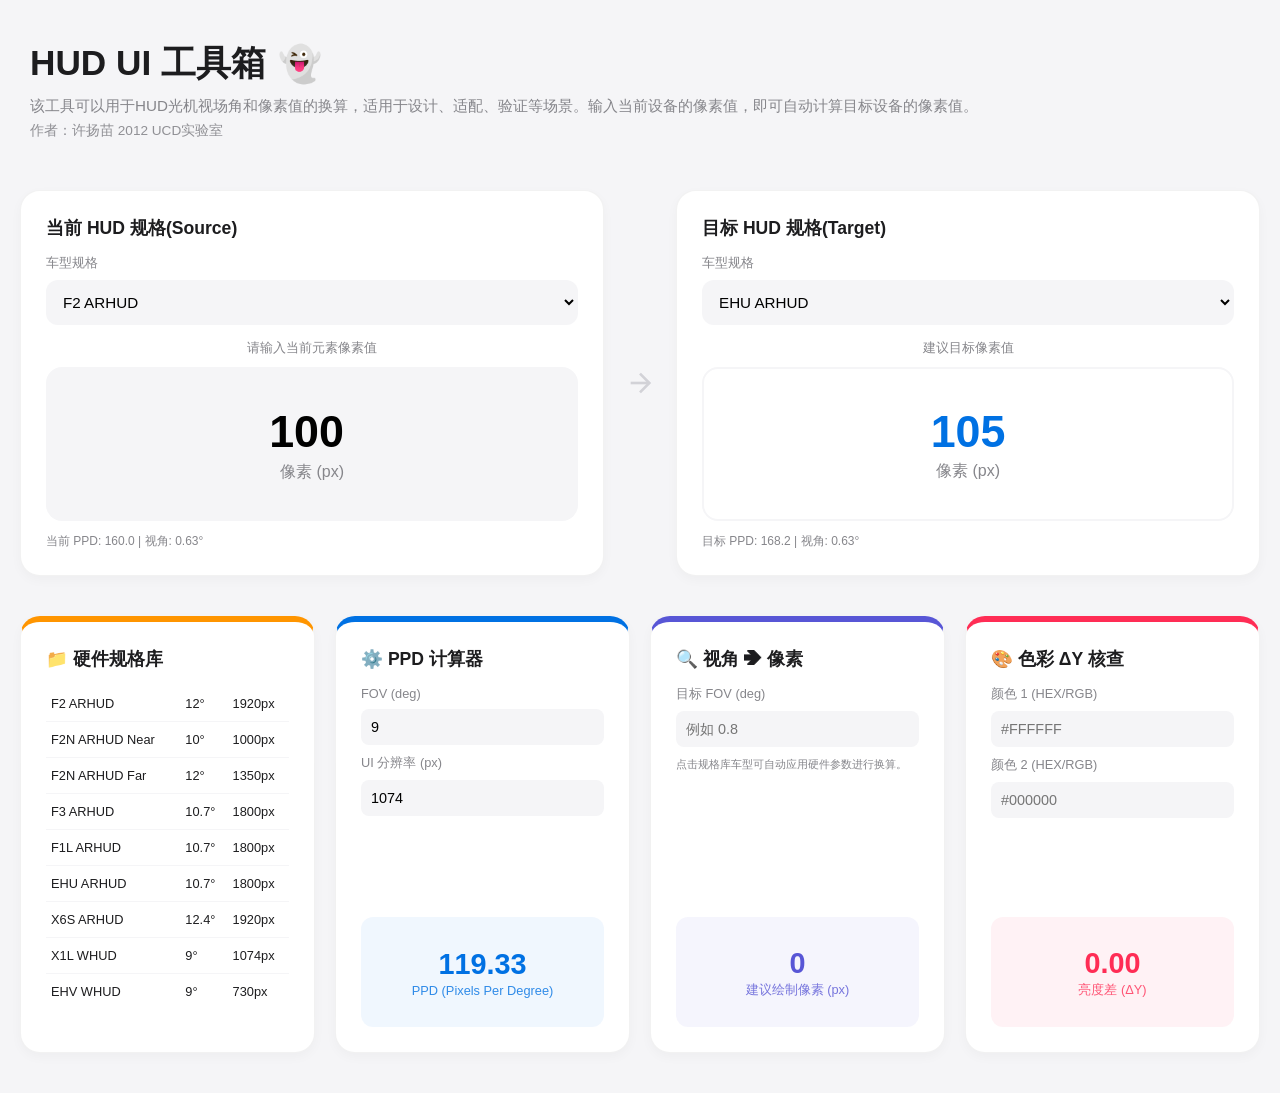
==== commit 3ea86049: "Add files via upload" ====
--- a/index.html
+++ b/index.html
@@ -3,131 +3,16 @@
 <head>
     <meta charset="UTF-8">
     <meta name="viewport" content="width=device-width, initial-scale=1.0">
+    <link rel="stylesheet" href="style.css">
     <title>HUD UI 工具箱</title>
-    <style>
-        :root {
-            --bg-color: #f5f5f7;
-            --card-bg: #ffffff;
-            --text-main: #1d1d1f;
-            --text-dim: #86868b;
-            --blue: #0071e3;
-            --purple: #5856D6;
-            --green: #34C759;
-            --orange: #FF9500;
-            --red: #FF2D55;
-            --border-radius: 20px;
-        }
-
-        body { 
-            font-family: -apple-system, "SF Pro Text", "SF Pro Display", sans-serif; 
-            background: var(--bg-color); color: var(--text-main);
-            margin: 0; padding: 40px 20px;
-            display: flex; justify-content: center;
-            -webkit-font-smoothing: antialiased;
-            overflow-x: hidden;
-        }
-
-        .container { 
-            width: 100%; max-width: 1300px; 
-            display: grid; 
-            grid-template-columns: repeat(4, 1fr); 
-            gap: 20px; 
-        }
-
-        .full-row {
-            grid-column: 1 / -1;
-            display: flex;
-            align-items: stretch;
-            gap: 20px;
-            margin-bottom: 20px;
-        }
-
-        /* 基础卡片样式 */
-        .card { 
-            background: var(--card-bg); padding: 25px; 
-            border-radius: var(--border-radius); 
-            border: 1px solid rgba(0,0,0,0.05);
-            box-shadow: 0 4px 12px rgba(0,0,0,0.03);
-            display: flex; 
-            flex-direction: column;
-            position: relative;
-            transition: box-shadow 0.3s ease;
-        }
-        .card:hover { box-shadow: 0 8px 24px rgba(0,0,0,0.08); }
-
-        /* 顶部卡片：纯白 Apple 风格 */
-        .convert-card { flex: 1; border-top: 1px solid rgba(0,0,0,0.05); }
-
-        /* 下方卡片：彩色装饰条 & 高度对齐 */
-        .card-bottom { 
-            min-height: 380px; /* 统一底部卡片高度 */
-            justify-content: flex-start;
-        }
-        .card-project { border-top: 6px solid var(--orange); }
-        .card-hw { border-top: 6px solid var(--blue); }
-        .card-forward { border-top: 6px solid var(--purple); }
-        .card-color { border-top: 6px solid var(--red); }
-
-        .app-header { grid-column: 1 / -1; padding: 0 10px 30px 10px; }
-        .app-header h1 { margin: 0; font-size: 2.2rem; font-weight: 700; display: flex; align-items: center; }
-
-        /* 👻 交互样式 */
-        #ghost-emoji { cursor: pointer; display: inline-block; transition: transform 0.2s cubic-bezier(0.175, 0.885, 0.32, 1.275); margin-left: 12px; }
-        .floating-ghost { position: fixed; pointer-events: none; z-index: 9999; font-size: 2rem; animation: ghostUp 1.8s ease-out forwards; }
-        @keyframes ghostUp {
-            0% { transform: translate(0, 0) scale(0.5) rotate(0deg); opacity: 1; }
-            100% { transform: translate(var(--x-random), -200px) scale(1.5) rotate(var(--r-random)); opacity: 0; }
-        }
-
-        h2 { margin: 0 0 15px 0; font-size: 1.1rem; font-weight: 600; }
-        label { display: block; font-size: 0.8rem; color: var(--text-dim); margin-bottom: 8px; font-weight: 500; }
-        
-        select { width: 100%; padding: 12px; background: #f5f5f7; border: 1px solid transparent; border-radius: 12px; font-size: 0.95rem; cursor: pointer; }
-
-        /* 顶部显性输入面板 */
-        .display-panel {
-            background: #f5f5f7; padding: 20px; border-radius: 16px; text-align: center;
-            display: flex; flex-direction: column; justify-content: center; min-height: 110px;
-            border: 2px solid transparent; transition: all 0.2s ease;
-        }
-        .display-panel:focus-within { background: #fff; border-color: var(--blue); box-shadow: 0 0 0 4px rgba(0, 113, 227, 0.1); }
-        .panel-input { background: transparent; border: none; width: 100%; text-align: center; font-size: 2.8rem; font-weight: 700; outline: none; }
-
-        /* 底部卡片输出区域背板 */
-        .result-panel-styled {
-            margin-top: auto; /* 关键：推到底部对齐 */
-            padding: 15px; border-radius: 12px; text-align: center;
-            min-height: 80px; display: flex; flex-direction: column; justify-content: center;
-        }
-        .blue-bg { background: rgba(0, 113, 227, 0.06); color: var(--blue); }
-        .purple-bg { background: rgba(88, 86, 214, 0.06); color: var(--purple); }
-        .red-bg { background: rgba(255, 45, 85, 0.06); color: var(--red); }
-        
-        .val-styled { font-size: 1.8rem; font-weight: 700; margin: 2px 0; }
-        .unit-small { font-size: 0.8rem; opacity: 0.8; font-weight: 400; }
-
-        .arrow-separator { display: flex; align-items: center; justify-content: center; color: #d2d2d7; }
-
-        /* 硬件规格库列表优化 */
-        .project-table { width: 100%; border-collapse: collapse; font-size: 0.8rem; }
-        .project-table tr { cursor: pointer; border-bottom: 1px solid #f5f5f7; }
-        .project-table td { padding: 10px 5px; }
-        .table-container { overflow-y: auto; max-height: 320px; } /* 露出更多行数 */
-
-        .small-input { width: 100%; border: none; background: #f5f5f7; padding: 10px; border-radius: 8px; font-size: 0.9rem; box-sizing: border-box; }
-
-        @media (max-width: 1000px) {
-            .full-row { flex-direction: column; }
-            .container { grid-template-columns: repeat(2, 1fr); }
-            .card-bottom { min-height: auto; }
-        }
-    </style>
 </head>
 <body>
 
 <div class="container">
     <header class="app-header">
         <h1>HUD UI 工具箱 <span id="ghost-emoji">👻</span></h1>
+        <p class="app-desc">该工具可以用于HUD光机视场角和像素值的换算，适用于设计、适配、验证等场景。输入当前设备的像素值，即可自动计算目标设备的像素值。</p>
+        <div class="app-author">作者：许扬苗 2012 UCD实验室</div>
     </header>
 
     <div class="full-row">
@@ -142,7 +27,7 @@
                 <input type="number" id="convertInputPx" class="panel-input" value="100" oninput="calcConvert()">
                 <div style="font-size: 1rem; color: var(--text-dim); margin-top: 4px;">像素 (px)</div>
             </div>
-            <div style="font-size: 0.75rem; color: var(--text-dim); margin-top: 12px;">当前 PPD: <span id="srcPpdVal">0</span></div>
+            <div style="font-size: 0.75rem; color: var(--text-dim); margin-top: 12px;">当前 PPD: <span id="srcPpdVal">0</span> | 视角: <span id="srcFovVal">0</span>°</div>
         </div>
 
         <div class="arrow-separator">
@@ -215,105 +100,8 @@
     </div>
 </div>
 
-<script>
-    const projects = [
-        { name: "F2 ARHUD", fov: 12, res: 1920 },
-        { name: "F3 ARHUD", fov: 10.7, res: 1800 },
-        { name: "F1L ARHUD", fov: 10.7, res: 1800 },
-        { name: "EHU ARHUD", fov: 10.7, res: 1800 },    
-        { name: "X6S ARHUD", fov: 12.4, res: 1920 },
-        { name: "X1L WHUD", fov: 9, res: 1074 },
-        { name: "EHV WHUD", fov: 9, res: 730 },
-        { name: "X4M WHUD", fov: 9, res: 747 },
-        { name: "X6M WHUD", fov: 9, res: 1482 },
-        { name: "SHB WHUD", fov: 9, res: 1245 },
-    ];
+<script src="script.js"></script>
 
-    // 👻 交互逻辑
-    const ghostEmoji = document.getElementById('ghost-emoji');
-    ghostEmoji.addEventListener('click', (e) => {
-        ghostEmoji.style.transform = 'scale(1.6)';
-        setTimeout(() => { ghostEmoji.style.transform = 'scale(1)'; }, 200);
-        const rect = ghostEmoji.getBoundingClientRect();
-        for (let i = 0; i < 6; i++) {
-            const ghost = document.createElement('div');
-            ghost.className = 'floating-ghost';
-            ghost.innerText = '👻';
-            ghost.style.setProperty('--x-random', `${(Math.random() - 0.5) * 240}px`);
-            ghost.style.setProperty('--r-random', `${(Math.random() - 0.5) * 60}deg`);
-            ghost.style.left = (rect.left + rect.width / 2 - 15) + 'px';
-            ghost.style.top = (rect.top + rect.height / 2 - 15) + 'px';
-            document.body.appendChild(ghost);
-            setTimeout(() => ghost.remove(), 1800);
-        }
-    });
-
-    function renderProjects() {
-        document.getElementById('projectList').innerHTML = projects.map(p => `
-            <tr onclick="applyHw(${p.fov}, ${p.res})">
-                <td>${p.name}</td><td>${p.fov}°</td><td>${p.res}px</td>
-            </tr>
-        `).join('');
-        const options = projects.map((p, i) => `<option value="${i}">${p.name}</option>`).join('');
-        document.getElementById('srcProject').innerHTML = options;
-        document.getElementById('dstProject').innerHTML = options;
-        document.getElementById('srcProject').selectedIndex = 0;
-        document.getElementById('dstProject').selectedIndex = 5;
-    }
-
-    function calcConvert() {
-        const srcP = projects[document.getElementById('srcProject').value];
-        const dstP = projects[document.getElementById('dstProject').value];
-        const px = parseFloat(document.getElementById('convertInputPx').value) || 0;
-        const srcPpd = srcP.res / srcP.fov;
-        const dstPpd = dstP.res / dstP.fov;
-        const fov = px / srcPpd;
-        document.getElementById('srcPpdVal').innerText = srcPpd.toFixed(1);
-        document.getElementById('dstPpdVal').innerText = dstPpd.toFixed(1);
-        document.getElementById('convertFov').innerText = fov.toFixed(2);
-        document.getElementById('convertResult').innerText = Math.round(fov * dstPpd);
-    }
-
-    function calculateAll() {
-        const f = parseFloat(document.getElementById('hwFov').value) || 0;
-        const r = parseFloat(document.getElementById('hwRes').value) || 0;
-        const tF = parseFloat(document.getElementById('targetFov').value) || 0;
-        if (f > 0 && r > 0) {
-            const ppd = r / f;
-            document.getElementById('ppdOut').innerText = ppd.toFixed(2);
-            document.getElementById('pxOut').innerText = Math.round(tF * ppd);
-        }
-    }
-
-    function applyHw(f, r) { document.getElementById('hwFov').value = f; document.getElementById('hwRes').value = r; calculateAll(); }
-
-    function calculateColor() {
-        const c1 = parseColor(document.getElementById('color1').value);
-        const c2 = parseColor(document.getElementById('color2').value);
-        if (c1 && c2) {
-            const y1 = 0.299 * c1.r + 0.587 * c1.g + 0.114 * c1.b;
-            const y2 = 0.299 * c2.r + 0.587 * c2.g + 0.114 * c2.b;
-            document.getElementById('y-diff').innerText = Math.abs(y1 - y2).toFixed(2);
-        }
-    }
-
-    function parseColor(input) {
-        input = input.trim();
-        let r, g, b;
-        if (input.startsWith('#')) {
-            const hex = input.replace('#', '');
-            r = parseInt(hex.substring(0, 2), 16);
-            g = parseInt(hex.substring(2, 4), 16);
-            b = parseInt(hex.substring(4, 6), 16);
-        } else if (input.toLowerCase().startsWith('rgb')) {
-            const match = input.match(/\d+/g);
-            if (match) [r, g, b] = match.map(Number);
-        }
-        return (isNaN(r) || isNaN(g) || isNaN(b)) ? null : { r, g, b };
-    }
-
-    renderProjects(); calculateAll(); calcConvert();
-</script>
 
 </body>
-</html>
+</html>
--- a/style.css
+++ b/style.css
@@ -0,0 +1,118 @@
+:root {
+        --bg-color: #f5f5f7;
+        --card-bg: #ffffff;
+        --text-main: #1d1d1f;
+        --text-dim: #86868b;
+        --blue: #0071e3;
+        --purple: #5856D6;
+        --green: #34C759;
+        --orange: #FF9500;
+        --red: #FF2D55;
+        --border-radius: 20px;
+    }
+
+body { 
+    font-family: -apple-system, "SF Pro Text", "SF Pro Display", sans-serif; 
+    background: var(--bg-color); color: var(--text-main);
+    margin: 0; padding: 40px 20px;
+    display: flex; justify-content: center;
+    -webkit-font-smoothing: antialiased;
+    overflow-x: hidden;
+}
+
+.container { 
+    width: 100%; max-width: 1300px; 
+    display: grid; 
+    grid-template-columns: repeat(4, 1fr); 
+    gap: 20px; 
+}
+
+.full-row {
+    grid-column: 1 / -1;
+    display: flex;
+    align-items: stretch;
+    gap: 20px;
+    margin-bottom: 20px;
+}
+
+/* 基础卡片样式 */
+.card { 
+    background: var(--card-bg); padding: 25px; 
+    border-radius: var(--border-radius); 
+    border: 1px solid rgba(0,0,0,0.05);
+    box-shadow: 0 4px 12px rgba(0,0,0,0.03);
+    display: flex; 
+    flex-direction: column;
+    position: relative;
+    transition: box-shadow 0.3s ease;
+}
+.card:hover { box-shadow: 0 8px 24px rgba(0,0,0,0.08); }
+
+/* 顶部卡片：纯白 Apple 风格 */
+.convert-card { flex: 1; border-top: 1px solid rgba(0,0,0,0.05); }
+
+/* 下方卡片：彩色装饰条 & 高度对齐 */
+.card-bottom { 
+    min-height: 380px; /* 统一底部卡片高度 */
+    justify-content: flex-start;
+}
+.card-project { border-top: 6px solid var(--orange); }
+.card-hw { border-top: 6px solid var(--blue); }
+.card-forward { border-top: 6px solid var(--purple); }
+.card-color { border-top: 6px solid var(--red); }
+
+.app-header { grid-column: 1 / -1; padding: 0 10px 30px 10px; }
+.app-header h1 { margin: 0; font-size: 2.2rem; font-weight: 700; display: flex; align-items: center; }
+.app-desc { margin: 8px 0 0 0; color: var(--text-dim); font-size: 0.95rem; line-height: 1.4; }
+.app-author { margin: 6px 0 0 0; color: var(--text-dim); font-size: 0.85rem; opacity: 0.9; }
+
+/* 👻 交互样式 */
+#ghost-emoji { cursor: pointer; display: inline-block; transition: transform 0.2s cubic-bezier(0.175, 0.885, 0.32, 1.275); margin-left: 12px; }
+.floating-ghost { position: fixed; pointer-events: none; z-index: 9999; font-size: 2rem; animation: ghostUp 1.8s ease-out forwards; }
+@keyframes ghostUp {
+    0% { transform: translate(0, 0) scale(0.5) rotate(0deg); opacity: 1; }
+    100% { transform: translate(var(--x-random), -200px) scale(1.5) rotate(var(--r-random)); opacity: 0; }
+}
+
+h2 { margin: 0 0 15px 0; font-size: 1.1rem; font-weight: 600; }
+label { display: block; font-size: 0.8rem; color: var(--text-dim); margin-bottom: 8px; font-weight: 500; }
+
+select { width: 100%; padding: 12px; background: #f5f5f7; border: 1px solid transparent; border-radius: 12px; font-size: 0.95rem; cursor: pointer; }
+
+/* 顶部显性输入面板 */
+.display-panel {
+    background: #f5f5f7; padding: 20px; border-radius: 16px; text-align: center;
+    display: flex; flex-direction: column; justify-content: center; min-height: 110px;
+    border: 2px solid transparent; transition: all 0.2s ease;
+}
+.display-panel:focus-within { background: #fff; border-color: var(--blue); box-shadow: 0 0 0 4px rgba(0, 113, 227, 0.1); }
+.panel-input { background: transparent; border: none; width: 100%; text-align: center; font-size: 2.8rem; font-weight: 700; outline: none; }
+
+/* 底部卡片输出区域背板 */
+.result-panel-styled {
+    margin-top: auto; /* 关键：推到底部对齐 */
+    padding: 15px; border-radius: 12px; text-align: center;
+    min-height: 80px; display: flex; flex-direction: column; justify-content: center;
+}
+.blue-bg { background: rgba(0, 113, 227, 0.06); color: var(--blue); }
+.purple-bg { background: rgba(88, 86, 214, 0.06); color: var(--purple); }
+.red-bg { background: rgba(255, 45, 85, 0.06); color: var(--red); }
+
+.val-styled { font-size: 1.8rem; font-weight: 700; margin: 2px 0; }
+.unit-small { font-size: 0.8rem; opacity: 0.8; font-weight: 400; }
+
+.arrow-separator { display: flex; align-items: center; justify-content: center; color: #d2d2d7; }
+
+/* 硬件规格库列表优化 */
+.project-table { width: 100%; border-collapse: collapse; font-size: 0.8rem; }
+.project-table tr { cursor: pointer; border-bottom: 1px solid #f5f5f7; }
+.project-table td { padding: 10px 5px; }
+.table-container { overflow-y: auto; max-height: 320px; } /* 露出更多行数 */
+
+.small-input { width: 100%; border: none; background: #f5f5f7; padding: 10px; border-radius: 8px; font-size: 0.9rem; box-sizing: border-box; }
+
+@media (max-width: 1000px) {
+    .full-row { flex-direction: column; }
+    .container { grid-template-columns: repeat(2, 1fr); }
+    .card-bottom { min-height: auto; }
+}
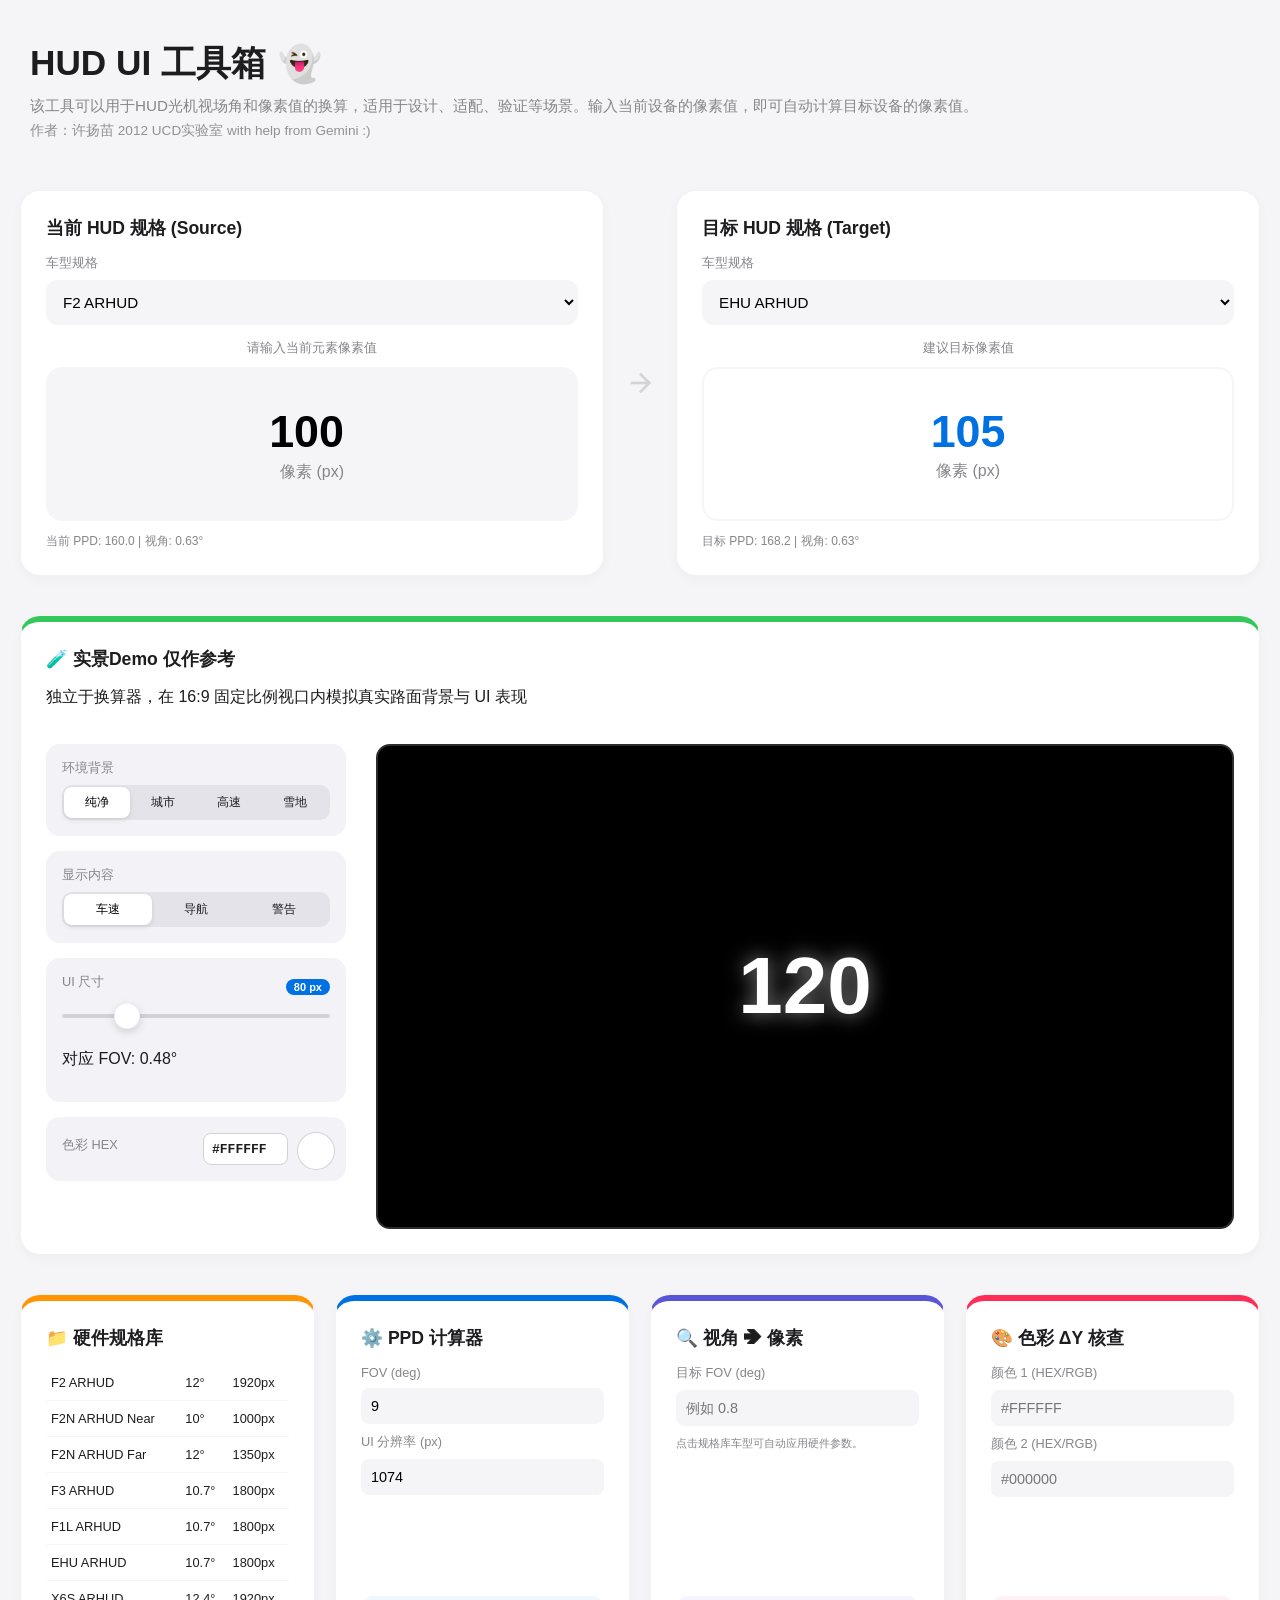
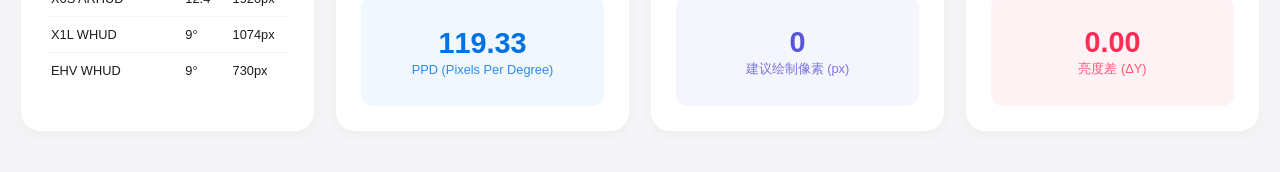
==== commit e228ba1f: "Add files via upload Add new feature - realtime demo (fake)" ====
--- a/index.html
+++ b/index.html
@@ -4,7 +4,7 @@
     <meta charset="UTF-8">
     <meta name="viewport" content="width=device-width, initial-scale=1.0">
     <link rel="stylesheet" href="style.css">
-    <title>HUD UI 工具箱</title>
+    <title>HUD UI 工具箱 - 设计决策专家版</title>
 </head>
 <body>
 
@@ -12,12 +12,12 @@
     <header class="app-header">
         <h1>HUD UI 工具箱 <span id="ghost-emoji">👻</span></h1>
         <p class="app-desc">该工具可以用于HUD光机视场角和像素值的换算，适用于设计、适配、验证等场景。输入当前设备的像素值，即可自动计算目标设备的像素值。</p>
-        <div class="app-author">作者：许扬苗 2012 UCD实验室</div>
+        <div class="app-author">作者：许扬苗 2012 UCD实验室 with help from Gemini :)</div>
     </header>
 
     <div class="full-row">
         <div class="card convert-card">
-            <h2>当前 HUD 规格(Source)</h2>
+            <h2>当前 HUD 规格 (Source)</h2>
             <div style="margin-bottom:15px">
                 <label>车型规格</label>
                 <select id="srcProject" onchange="calcConvert()"></select>
@@ -35,7 +35,7 @@
         </div>
 
         <div class="card convert-card">
-            <h2>目标 HUD 规格(Target)</h2>
+            <h2>目标 HUD 规格 (Target)</h2>
             <div style="margin-bottom:15px">
                 <label>车型规格</label>
                 <select id="dstProject" onchange="calcConvert()"></select>
@@ -46,6 +46,63 @@
                 <div style="font-size: 1rem; color: var(--text-dim); margin-top: 4px;">像素 (px)</div>
             </div>
             <div style="font-size: 0.75rem; color: var(--text-dim); margin-top: 12px;">目标 PPD: <span id="dstPpdVal">0</span> | 视角: <span id="convertFov">0</span>°</div>
+        </div>
+    </div>
+
+    <div class="full-row">
+        <div class="card visual-lab-card">
+            <div class="lab-header">
+                <h2>🧪 实景Demo 仅作参考</h2>
+                <p>独立于换算器，在 16:9 固定比例视口内模拟真实路面背景与 UI 表现</p>
+            </div>
+            
+            <div class="lab-content">
+                <div class="lab-controls">
+                    <div class="control-item">
+                        <label>环境背景</label>
+                        <div class="ios-segmented-control">
+                            <button onclick="updateLabScene('none')" class="segment-btn active" id="btn-scene-none">纯净</button>
+                            <button onclick="updateLabScene('city')" class="segment-btn" id="btn-scene-city">城市</button>
+                            <button onclick="updateLabScene('highway')" class="segment-btn" id="btn-scene-highway">高速</button>
+                            <button onclick="updateLabScene('snow')" class="segment-btn" id="btn-scene-snow">雪地</button>
+                        </div>
+                    </div>
+
+                    <div class="control-item">
+                        <label>显示内容</label>
+                        <div class="ios-segmented-control">
+                            <button onclick="updateLabContent('speed')" class="segment-btn active" id="btn-content-speed">车速</button>
+                            <button onclick="updateLabContent('nav')" class="segment-btn" id="btn-content-nav">导航</button>
+                            <button onclick="updateLabContent('warn')" class="segment-btn" id="btn-content-warn">警告</button>
+                        </div>
+                    </div>
+
+                    <div class="control-item">
+                        <div style="display: flex; justify-content: space-between; align-items: center;">
+                            <label>UI 尺寸</label>
+                            <span class="ios-value-tag"><span id="labSizeLabel">80</span> px</span>
+                        </div>
+                        <input type="range" id="labSizeSlider" class="ios-slider" min="20" max="300" value="80" oninput="updateLabSize()">
+                        <p class="hint-text">对应 FOV: <span id="labFovLabel">0.67</span>°</p>
+                    </div>
+                    
+                    <div class="control-item" style="display: flex; align-items: center; justify-content: space-between; margin-bottom: 0;">
+                        <label>色彩 HEX</label>
+                        <div class="ios-color-wrapper">
+                            <input type="text" id="labColorInput" value="#00ff00" maxlength="7" oninput="handleHexInput()">
+                            <div class="color-trigger-container">
+                                <input type="color" id="labColorPicker" value="#00ff00" oninput="handlePickerInput()">
+                                <div class="color-preview-circle" id="colorCircle"></div>
+                            </div>
+                        </div>
+                    </div>
+                </div>
+
+                <div class="lab-viewport" id="labViewport">
+                    <div id="labHudElement" class="lab-element speed-mode">120</div>
+                    <div id="labSceneOverlay" class="lab-scene-overlay"></div>
+                </div>
+            </div>
         </div>
     </div>
 
@@ -77,7 +134,7 @@
         <div class="content-wrapper">
             <label>目标 FOV (deg)</label>
             <input type="number" id="targetFov" placeholder="例如 0.8" class="small-input" oninput="calculateAll()">
-            <p style="font-size: 0.7rem; color: var(--text-dim); margin-top:10px; line-height:1.4">点击规格库车型可自动应用硬件参数进行换算。</p>
+            <p style="font-size: 0.7rem; color: var(--text-dim); margin-top:10px; line-height:1.4">点击规格库车型可自动应用硬件参数。</p>
         </div>
         <div class="result-panel-styled purple-bg">
             <div id="pxOut" class="val-styled">0</div>
@@ -101,7 +158,5 @@
 </div>
 
 <script src="script.js"></script>
-
-
 </body>
 </html>
--- a/style.css
+++ b/style.css
@@ -1,15 +1,15 @@
 :root {
-        --bg-color: #f5f5f7;
-        --card-bg: #ffffff;
-        --text-main: #1d1d1f;
-        --text-dim: #86868b;
-        --blue: #0071e3;
-        --purple: #5856D6;
-        --green: #34C759;
-        --orange: #FF9500;
-        --red: #FF2D55;
-        --border-radius: 20px;
-    }
+    --bg-color: #f5f5f7;
+    --card-bg: #ffffff;
+    --text-main: #1d1d1f;
+    --text-dim: #86868b;
+    --blue: #0071e3;
+    --purple: #5856D6;
+    --green: #34C759;
+    --orange: #FF9500;
+    --red: #FF2D55;
+    --border-radius: 20px;
+}
 
 body { 
     font-family: -apple-system, "SF Pro Text", "SF Pro Display", sans-serif; 
@@ -48,14 +48,9 @@
 }
 .card:hover { box-shadow: 0 8px 24px rgba(0,0,0,0.08); }
 
-/* 顶部卡片：纯白 Apple 风格 */
 .convert-card { flex: 1; border-top: 1px solid rgba(0,0,0,0.05); }
 
-/* 下方卡片：彩色装饰条 & 高度对齐 */
-.card-bottom { 
-    min-height: 380px; /* 统一底部卡片高度 */
-    justify-content: flex-start;
-}
+.card-bottom { min-height: 380px; justify-content: flex-start; }
 .card-project { border-top: 6px solid var(--orange); }
 .card-hw { border-top: 6px solid var(--blue); }
 .card-forward { border-top: 6px solid var(--purple); }
@@ -85,34 +80,98 @@
     display: flex; flex-direction: column; justify-content: center; min-height: 110px;
     border: 2px solid transparent; transition: all 0.2s ease;
 }
-.display-panel:focus-within { background: #fff; border-color: var(--blue); box-shadow: 0 0 0 4px rgba(0, 113, 227, 0.1); }
 .panel-input { background: transparent; border: none; width: 100%; text-align: center; font-size: 2.8rem; font-weight: 700; outline: none; }
 
-/* 底部卡片输出区域背板 */
-.result-panel-styled {
-    margin-top: auto; /* 关键：推到底部对齐 */
-    padding: 15px; border-radius: 12px; text-align: center;
-    min-height: 80px; display: flex; flex-direction: column; justify-content: center;
-}
+/* 辅助面板样式 */
+.result-panel-styled { margin-top: auto; padding: 15px; border-radius: 12px; text-align: center; min-height: 80px; display: flex; flex-direction: column; justify-content: center; }
 .blue-bg { background: rgba(0, 113, 227, 0.06); color: var(--blue); }
 .purple-bg { background: rgba(88, 86, 214, 0.06); color: var(--purple); }
 .red-bg { background: rgba(255, 45, 85, 0.06); color: var(--red); }
-
 .val-styled { font-size: 1.8rem; font-weight: 700; margin: 2px 0; }
 .unit-small { font-size: 0.8rem; opacity: 0.8; font-weight: 400; }
-
 .arrow-separator { display: flex; align-items: center; justify-content: center; color: #d2d2d7; }
-
-/* 硬件规格库列表优化 */
 .project-table { width: 100%; border-collapse: collapse; font-size: 0.8rem; }
 .project-table tr { cursor: pointer; border-bottom: 1px solid #f5f5f7; }
 .project-table td { padding: 10px 5px; }
-.table-container { overflow-y: auto; max-height: 320px; } /* 露出更多行数 */
-
+.table-container { overflow-y: auto; max-height: 320px; }
 .small-input { width: 100%; border: none; background: #f5f5f7; padding: 10px; border-radius: 8px; font-size: 0.9rem; box-sizing: border-box; }
 
-@media (max-width: 1000px) {
-    .full-row { flex-direction: column; }
-    .container { grid-template-columns: repeat(2, 1fr); }
-    .card-bottom { min-height: auto; }
-}+/* --- Visual Lab 专用样式 (iOS 风格 & 报错修复) --- */
+.visual-lab-card { grid-column: 1 / -1; border-top: 6px solid var(--green); width: 100%; box-sizing: border-box; }
+.lab-header { margin-bottom: 20px; }
+.lab-content { display: flex; gap: 30px; align-items: flex-start; }
+.lab-controls { width: 300px; flex-shrink: 0; }
+.lab-viewport { flex-grow: 1; aspect-ratio: 16 / 9; background: #000; border-radius: 14px; position: relative; overflow: hidden; display: flex; align-items: center; justify-content: center; border: 2px solid #2c2c2e; box-shadow: inset 0 0 40px rgba(0,0,0,0.8); }
+
+.control-item { background: #f2f2f7; padding: 16px; border-radius: 14px; margin-bottom: 15px; }
+.ios-segmented-control { background: rgba(118, 118, 128, 0.12); border-radius: 10px; padding: 2px; display: flex; }
+.segment-btn { flex: 1; border: none; background: transparent; padding: 7px 0; font-size: 12px; font-weight: 500; color: #1d1d1f; cursor: pointer; border-radius: 8px; transition: all 0.2s cubic-bezier(0.4, 0, 0.2, 1); }
+.segment-btn.active { background: #ffffff; box-shadow: 0 2px 5px rgba(0,0,0,0.1); color: #000; }
+
+.ios-slider { -webkit-appearance: none; -moz-appearance: none; appearance: none; width: 100%; height: 4px; background: #d2d2d7; border-radius: 2px; margin: 15px 0; outline: none; }
+.ios-slider::-webkit-slider-thumb { -webkit-appearance: none; appearance: none; width: 26px; height: 26px; background: #ffffff; border: 0.5px solid rgba(0,0,0,0.04); box-shadow: 0 3px 8px rgba(0,0,0,0.15); border-radius: 50%; cursor: pointer; }
+
+.ios-color-wrapper {
+    display: flex;
+    align-items: center;
+    gap: 10px;
+}
+
+/* HEX 文本输入框：等宽字体更有设计感 */
+#labColorInput {
+    width: 85px;
+    height: 32px;
+    background: #ffffff;
+    border: 1px solid #d2d2d7;
+    border-radius: 8px;
+    padding: 0 8px;
+    font-size: 13px;
+    font-family: 'SF Mono', 'Menlo', monospace; 
+    font-weight: 600;
+    color: #1d1d1f;
+    outline: none;
+    box-sizing: border-box;
+}
+
+#labColorInput:focus { border-color: var(--blue); }
+
+/* 隐藏原生 color picker 的 UI，只保留点击功能 */
+.color-trigger-container {
+    position: relative;
+    width: 32px;
+    height: 32px;
+    cursor: pointer;
+}
+
+#labColorPicker {
+    position: absolute;
+    width: 100%;
+    height: 100%;
+    opacity: 0; /* 完全透明，盖在圆形上方 */
+    cursor: pointer;
+    z-index: 2;
+}
+
+.color-preview-circle {
+    width: 32px;
+    height: 32px;
+    border-radius: 50%;
+    background: #00ff00;
+    border: 2px solid #ffffff;
+    box-shadow: 0 0 0 1px #d2d2d7;
+    z-index: 1;
+    transition: background-color 0.1s ease;
+}
+.ios-value-tag { font-size: 11px; font-weight: 700; background: var(--blue); color: #fff; padding: 2px 8px; border-radius: 10px; }
+
+.lab-element { position: absolute; z-index: 10; pointer-events: none; display: flex; align-items: center; justify-content: center; }
+.speed-mode { font-family: 'SF Pro Display', 'DIN Alternate', sans-serif; font-weight: 700; line-height: 1; }
+.nav-mode { background: currentColor; clip-path: polygon(50% 0%, 100% 40%, 75% 40%, 75% 100%, 25% 100%, 25% 40%, 0% 40%); }
+.warn-mode { background: #FF3B30; clip-path: polygon(50% 0%, 0% 100%, 100% 100%); }
+
+.lab-scene-overlay { position: absolute; top: 0; left: 0; width: 100%; height: 100%; background-size: cover; background-position: center bottom; opacity: 0; transition: opacity 0.4s ease; z-index: 1; }
+.scene-city { background-image: url('https://images.unsplash.com/photo-1593716553969-2b5c549e48a5?q=80&w=2340&auto=format&fit=crop&ixlib=rb-4.1.0&ixid=M3wxMjA3fDB8MHxwaG90by1wYWdlfHx8fGVufDB8fHx8fA%3D%3D'); }
+.scene-highway { background-image: url('https://images.unsplash.com/photo-1494783367193-149034c05e8f?q=80&w=2340&auto=format&fit=crop&ixlib=rb-4.1.0&ixid=M3wxMjA3fDB8MHxwaG90by1wYWdlfHx8fGVufDB8fHx8fA%3D%3D'); }
+.scene-snow { background-image: url('https://images.unsplash.com/photo-1615169279328-dd4d50d5a700?q=80&w=2148&auto=format&fit=crop&ixlib=rb-4.1.0&ixid=M3wxMjA3fDB8MHxwaG90by1wYWdlfHx8fGVufDB8fHx8fA%3D%3D'); }
+
+@media (max-width: 1000px) { .full-row { flex-direction: column; } .container { grid-template-columns: repeat(2, 1fr); } .card-bottom { min-height: auto; } .lab-content { flex-direction: column; } .lab-controls { width: 100%; } }
